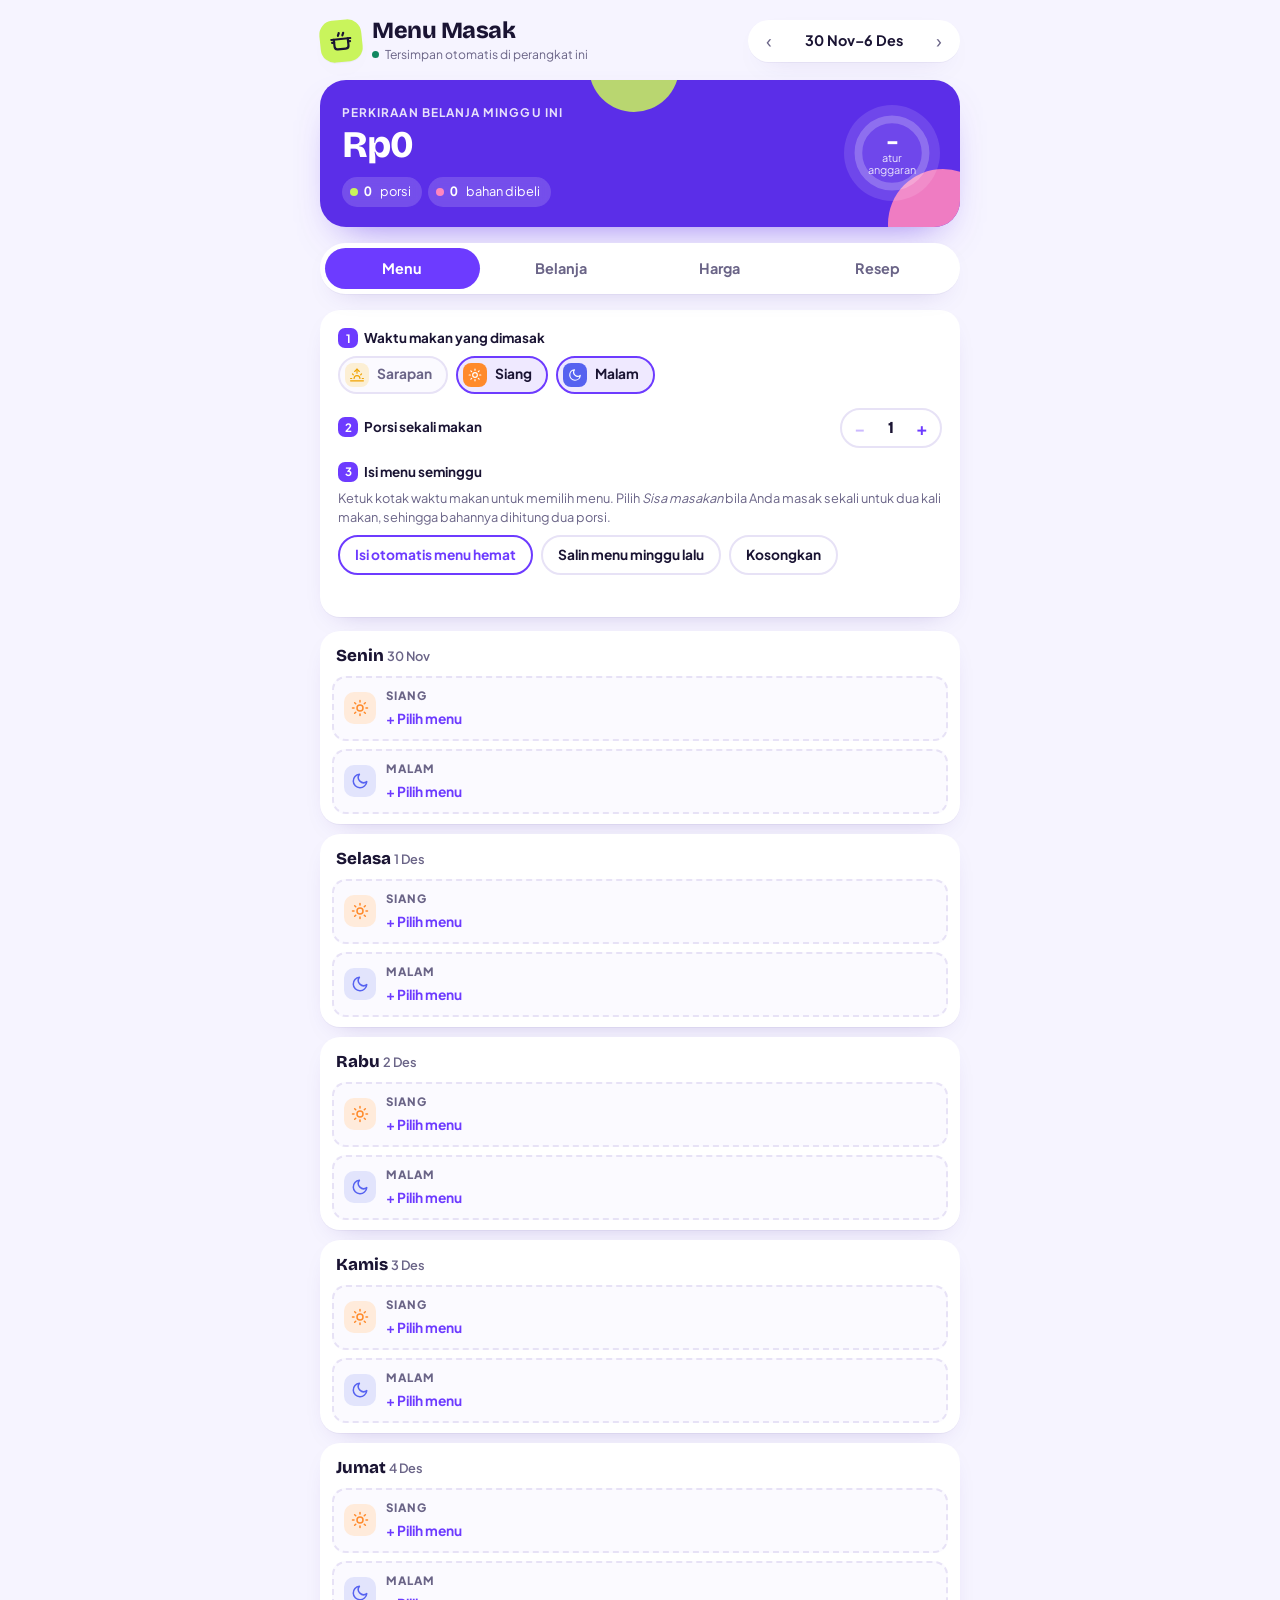
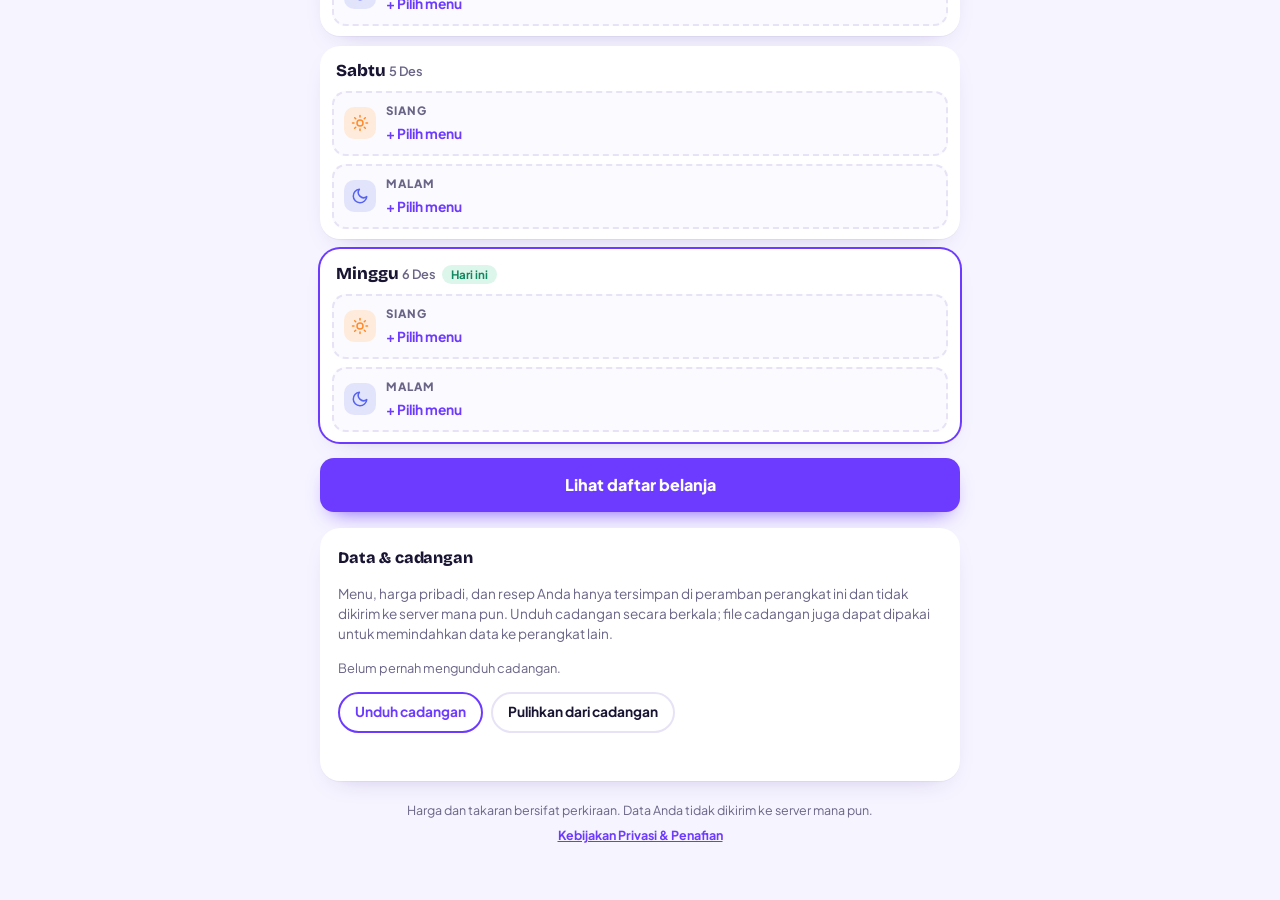
==== index.html @ b2453f91 "Aplikasi Menu Masak Mingguan Perencana menu seminggu, daftar belanja otomatis, harga pribadi, salin " ====
<!doctype html>
<html lang="id">
<head>
<meta charset="utf-8">
<meta name="viewport" content="width=device-width, initial-scale=1, viewport-fit=cover">
<meta name="description" content="Rencanakan menu masak seminggu, susun daftar belanja otomatis, dan bandingkan dengan anggaran dapur. Data tersimpan di perangkat Anda.">
<meta name="theme-color" content="#5B2EE8">
<title>Menu Masak Mingguan</title>
<link rel="manifest" href="manifest.webmanifest">
<link rel="icon" type="image/png" href="icons/icon-64.png">
<link rel="apple-touch-icon" href="icons/apple-touch-icon.png">
<meta name="mobile-web-app-capable" content="yes">
<meta name="apple-mobile-web-app-capable" content="yes">
<meta name="apple-mobile-web-app-title" content="Menu Masak">
<meta name="apple-mobile-web-app-status-bar-style" content="default">
<link rel="preload" href="fonts/plus-jakarta-sans-latin-wght-normal.woff2" as="font" type="font/woff2" crossorigin>
<link rel="preload" href="fonts/bricolage-grotesque-latin-wght-normal.woff2" as="font" type="font/woff2" crossorigin>
<link rel="stylesheet" href="styles.css">
</head>
<body>

<div class="app">
  <header class="top">
    <div class="brand">
      <span class="logo" aria-hidden="true"><svg viewBox="0 0 24 24"><path d="M2.5 10h19"/><path d="M5 10v7a3 3 0 0 0 3 3h8a3 3 0 0 0 3-3v-7"/><path d="M9.5 6.5c0-1 1-1.5 1-2.5M14 6.5c0-1 1-1.5 1-2.5"/><path d="M5 13H3M19 13h2"/></svg></span>
      <div>
        <h1>Menu Masak</h1>
        <p class="status" id="status" data-s="init">Menyiapkan penyimpanan…</p>
      </div>
    </div>
    <div class="month" aria-label="Pilih minggu">
      <button id="prevW" type="button" aria-label="Minggu sebelumnya">‹</button>
      <span id="wLabel" aria-live="polite"></span>
      <button id="nextW" type="button" aria-label="Minggu berikutnya">›</button>
    </div>
  </header>

  <section class="hero" aria-label="Ringkasan minggu">
    <div>
      <span class="lbl" id="heroLbl">Perkiraan belanja minggu ini</span>
      <strong id="sTotal">Rp0</strong>
      <div class="hero-chips">
        <span class="hchip in"><i></i><b id="sMeals">0</b>&nbsp;porsi</span>
        <span class="hchip out"><i></i><b id="sItems">0</b>&nbsp;bahan dibeli</span>
      </div>
    </div>
    <div class="ring" id="ring" role="img" aria-label="Anggaran belum diatur">
      <svg viewBox="0 0 120 120" aria-hidden="true"><circle class="rbg" cx="60" cy="60" r="48"/><circle class="rfg" id="ringFg" cx="60" cy="60" r="48"/></svg>
      <div class="ring-txt"><b id="ringPct">–</b><small id="ringSub">dari jatah</small></div>
    </div>
  </section>

  <div class="bk-banner" id="bkBanner" role="status" hidden>
    <div class="bk-banner-txt"><strong id="bkBannerTitle">Amankan data Anda</strong><small id="bkBannerText"></small></div>
    <div class="bk-banner-btns"><button type="button" class="primary" id="bkNow">Unduh cadangan</button><button type="button" class="ghost" id="bkLater">Nanti</button></div>
  </div>

  <nav class="tabs" role="tablist" aria-label="Menu" data-tab="menu">
    <button type="button" role="tab" id="tabMenu" aria-controls="panelMenu" aria-selected="true">Menu</button>
    <button type="button" role="tab" id="tabBelanja" aria-controls="panelBelanja" aria-selected="false">Belanja</button>
    <button type="button" role="tab" id="tabHarga" aria-controls="panelHarga" aria-selected="false">Harga</button>
    <button type="button" role="tab" id="tabResep" aria-controls="panelResep" aria-selected="false">Resep</button>
  </nav>

  <!-- ===================== MENU ===================== -->
  <section class="panel" id="panelMenu" role="tabpanel" aria-labelledby="tabMenu">
    <div class="card">
      <div class="field">
        <span class="flabel" id="waktuLbl"><span class="step">1</span>Waktu makan yang dimasak</span>
        <div class="wchips" id="waktuChips" role="group" aria-labelledby="waktuLbl">
          <button type="button" data-w="pagi" aria-pressed="false"><span class="ico xs" style="--tone:var(--c5)"></span>Sarapan</button>
          <button type="button" data-w="siang" aria-pressed="true"><span class="ico xs" style="--tone:var(--c9)"></span>Siang</button>
          <button type="button" data-w="malam" aria-pressed="true"><span class="ico xs" style="--tone:var(--c10)"></span>Malam</button>
        </div>
      </div>
      <div class="wk-row">
        <span id="porsiLbl" class="flabel"><span class="step">2</span>Porsi sekali makan</span>
        <div class="stepper" role="group" aria-labelledby="porsiLbl">
          <button type="button" id="porsiMinus" aria-label="Kurangi porsi">−</button><b id="porsiVal" aria-live="polite">1</b><button type="button" id="porsiPlus" aria-label="Tambah porsi">+</button>
        </div>
      </div>
      <div class="field">
        <span class="flabel"><span class="step">3</span>Isi menu seminggu</span>
        <small class="fhint">Ketuk kotak waktu makan untuk memilih menu. Pilih <em>Sisa masakan</em> bila Anda masak sekali untuk dua kali makan, sehingga bahannya dihitung dua porsi.</small>
        <div class="row-actions">
          <button type="button" class="ghost accent" id="autoFill">Isi otomatis menu hemat</button>
          <button type="button" class="ghost" id="copyPrev">Salin menu minggu lalu</button>
          <button type="button" class="ghost" id="clearWeek">Kosongkan</button>
        </div>
        <p class="form-msg" id="menuMsg" role="status"></p>
      </div>
    </div>
    <ul class="day-list" id="dayList"></ul>
    <button type="button" class="primary big" id="goShop">Lihat daftar belanja</button>
  </section>

  <!-- ===================== BELANJA ===================== -->
  <section class="panel" id="panelBelanja" role="tabpanel" aria-labelledby="tabBelanja" hidden>
    <section class="card budget" id="budgetCard" aria-labelledby="budgetTitle"></section>

    <div class="sec-head"><h2>Daftar belanja</h2><span class="pill" id="cartPill"></span></div>
    <p class="note" id="shopEmpty" hidden>Belum ada menu yang dipilih untuk minggu ini. Isi menu di tab Menu, dan daftar belanja akan tersusun di sini secara otomatis.</p>
    <div class="row-actions" id="shopActions">
      <button type="button" class="ghost accent" id="copyList">Salin daftar belanja</button>
      <button type="button" class="ghost" id="shareList" hidden>Bagikan</button>
    </div>
    <small class="fhint shop-tip">Ketuk nama bahan untuk menyalin kata kuncinya, lalu tempel di pencarian Astro atau GoMart. Centang bahan yang sudah masuk keranjang; ketuk harga untuk mencatat harga sebenarnya.</small>
    <div class="shop" id="shopList"></div>

    <details class="guide" id="stokBox">
      <summary>Sudah ada di dapur <span class="pill" id="stokPill"></span></summary>
      <div class="guide-body">
        <p class="fhint">Bahan berikut tidak dihitung dalam total belanja. Ketuk <em>Perlu beli</em> bila stoknya habis.</p>
        <ul class="items stok-list" id="stokList"></ul>
      </div>
    </details>

    <details class="guide" id="extraBox">
      <summary>Barang lain yang ikut dibeli</summary>
      <div class="guide-body">
        <p class="fhint">Contoh: galon, sabun cuci piring, atau camilan. Barang ini ikut masuk daftar salin dan total belanja minggu ini.</p>
        <ul class="items" id="extraList"></ul>
        <div class="extra-add">
          <input class="plain" id="extraName" autocomplete="off" placeholder="Nama barang" aria-label="Nama barang">
          <div class="money"><span>Rp</span><input id="extraPrice" inputmode="numeric" autocomplete="off" placeholder="0" aria-label="Perkiraan harga"></div>
          <button type="button" class="ghost accent" id="extraAdd">Tambah</button>
        </div>
      </div>
    </details>

    <div class="total">
      <div><span>Perkiraan bayar</span><strong id="tPay">Rp0</strong></div>
      <div><span>Nilai bahan yang dimasak</span><strong id="tUsed">Rp0</strong></div>
    </div>
    <p class="fhint" id="totalNote"></p>
    <textarea id="copyFallback" readonly hidden aria-label="Daftar belanja"></textarea>
  </section>

  <!-- ===================== HARGA ===================== -->
  <section class="panel" id="panelHarga" role="tabpanel" aria-labelledby="tabHarga" hidden>
    <details class="guide">
      <summary>Tentang harga awal</summary>
      <div class="guide-body">
        <p>Harga awal hanyalah titik mulai, dibulatkan dari harga pasar tradisional akhir Oktober 2026 (data SP2KP Kementerian Perdagangan untuk DKI Jakarta dan PIHPS Bank Indonesia), lalu disesuaikan dengan ukuran kemasan yang lazim dibeli. Harga di Astro, GoMart, atau supermarket umumnya lebih tinggi.</p>
        <p>Setelah belanja, perbarui harga sesuai struk atau aplikasi tempat Anda membeli. Harga pribadi inilah yang dipakai untuk semua perkiraan berikutnya, dan perubahan naik atau turunnya ditampilkan.</p>
      </div>
    </details>
    <div class="field">
      <label for="priceSearch" class="sr">Cari bahan</label>
      <input class="plain" id="priceSearch" type="search" autocomplete="off" placeholder="Cari bahan, misalnya: telur">
    </div>
    <div class="price-groups" id="priceList"></div>

    <section class="card" aria-labelledby="newBahanTitle">
      <h2 id="newBahanTitle">Tambah bahan sendiri</h2>
      <div class="two">
        <div class="field"><label for="nbName">Nama bahan</label><input class="plain" id="nbName" autocomplete="off" placeholder="contoh: Ikan tongkol"></div>
        <div class="field"><label for="nbKat">Kelompok</label><select id="nbKat"></select></div>
      </div>
      <div class="two">
        <div class="field">
          <label for="nbIsi">Isi per kemasan</label>
          <div class="qty"><input id="nbIsi" inputmode="decimal" autocomplete="off" placeholder="500"><select id="nbSat" aria-label="Satuan"></select></div>
        </div>
        <div class="field"><label for="nbHarga">Harga per kemasan</label><div class="money"><span>Rp</span><input id="nbHarga" inputmode="numeric" autocomplete="off" placeholder="0"></div></div>
      </div>
      <button type="button" class="primary" id="nbAdd">Simpan bahan</button>
      <p class="form-msg" id="nbMsg" role="status"></p>
    </section>
    <div class="row-actions"><button type="button" class="ghost" id="resetPrices">Kembalikan semua ke harga awal</button></div>
    <p class="form-msg" id="priceMsg" role="status"></p>
  </section>

  <!-- ===================== RESEP ===================== -->
  <section class="panel" id="panelResep" role="tabpanel" aria-labelledby="tabResep" hidden>
    <div class="lbl-row">
      <div class="mini-seg" id="resepFilter" role="group" aria-label="Saring resep">
        <button type="button" data-f="" aria-pressed="true">Semua</button><button type="button" data-f="lauk" aria-pressed="false">Lauk</button><button type="button" data-f="sayur" aria-pressed="false">Sayur</button><button type="button" data-f="sekali" aria-pressed="false">Sekali makan</button>
      </div>
      <button type="button" class="ghost accent" id="newResep">+ Resep sendiri</button>
    </div>
    <small class="fhint">Biaya per porsi dihitung dari harga pribadi Anda di tab Harga, belum termasuk nasi.</small>
    <ul class="recipe-list" id="recipeList"></ul>
  </section>

  <section class="card backup" aria-labelledby="bkTitle">
    <h2 id="bkTitle">Data &amp; cadangan</h2>
    <p class="bk-text">Menu, harga pribadi, dan resep Anda hanya tersimpan di peramban perangkat ini dan tidak dikirim ke server mana pun. Unduh cadangan secara berkala; file cadangan juga dapat dipakai untuk memindahkan data ke perangkat lain.</p>
    <p class="bk-meta" id="bkLast"></p>
    <div class="install" id="installBox" hidden>
      <strong>Pasang sebagai aplikasi</strong>
      <small id="installText">Aplikasi yang dipasang di layar utama lebih terlindungi dari penghapusan data otomatis oleh peramban, dan tetap bisa dibuka tanpa internet, termasuk saat belanja di pasar.</small>
      <button type="button" class="ghost accent" id="installBtn" hidden>Pasang aplikasi</button>
    </div>
    <div class="row-actions">
      <button type="button" class="ghost accent" id="bkExport">Unduh cadangan</button>
      <label class="ghost bk-import" for="bkFile">Pulihkan dari cadangan</label>
      <input type="file" id="bkFile" accept="application/json,.json" hidden>
    </div>
    <div class="tpl-confirm" id="bkConfirm" hidden>
      <span id="bkConfirmText"></span>
      <div class="tpl-confirm-btns"><button type="button" class="ghost confirm" id="bkYes">Ya, pulihkan</button><button type="button" class="ghost" id="bkNo">Batal</button></div>
    </div>
    <p class="form-msg" id="bkMsg" role="status"></p>
  </section>

  <footer class="foot">
    <span>Harga dan takaran bersifat perkiraan. Data Anda tidak dikirim ke server mana pun.</span>
    <a href="privasi.html">Kebijakan Privasi &amp; Penafian</a>
  </footer>
</div>

<!-- Pemilih menu -->
<dialog class="sheet" id="pick" aria-labelledby="pickTitle">
  <div class="sheet-head">
    <div><h2 id="pickTitle">Pilih menu</h2><small id="pickSub" class="fhint"></small></div>
    <button type="button" class="primary" id="pickDone">Selesai</button>
  </div>
  <div class="sheet-opts" id="pickOpts">
    <button type="button" class="opt-chip" data-o="sisa" aria-pressed="false"><span class="ico xs" style="--tone:var(--c6)"></span><span id="sisaLbl">Sisa masakan sebelumnya</span></button>
    <button type="button" class="opt-chip" data-o="luar" aria-pressed="false"><span class="ico xs" style="--tone:var(--c10)"></span>Makan di luar</button>
  </div>
  <input class="plain" id="pickSearch" type="search" autocomplete="off" placeholder="Cari menu" aria-label="Cari menu">
  <div class="mini-seg" id="pickFilter" role="group" aria-label="Saring menu">
    <button type="button" data-f="" aria-pressed="true">Semua</button><button type="button" data-f="lauk" aria-pressed="false">Lauk</button><button type="button" data-f="sayur" aria-pressed="false">Sayur</button><button type="button" data-f="sekali" aria-pressed="false">Sekali makan</button>
  </div>
  <ul class="pick-list" id="pickList"></ul>
</dialog>

<!-- Penyunting resep -->
<dialog class="sheet" id="editor" aria-labelledby="edTitle">
  <div class="sheet-head">
    <div><h2 id="edTitle">Resep sendiri</h2><small class="fhint">Takaran untuk satu porsi</small></div>
    <button type="button" class="ghost" id="edClose">Tutup</button>
  </div>
  <div class="field"><label for="edName">Nama menu</label><input class="plain" id="edName" autocomplete="off" placeholder="contoh: Tumis jamur"></div>
  <div class="two">
    <div class="field">
      <span class="flabel" id="edJenisLbl">Jenis</span>
      <div class="mini-seg" id="edJenis" role="group" aria-labelledby="edJenisLbl">
        <button type="button" data-v="lauk" aria-pressed="true">Lauk</button><button type="button" data-v="sayur" aria-pressed="false">Sayur</button><button type="button" data-v="sekali" aria-pressed="false">Sekali makan</button>
      </div>
    </div>
    <div class="field"><label for="edMenit">Waktu masak (menit)</label><input class="plain" id="edMenit" inputmode="numeric" autocomplete="off" placeholder="20"></div>
  </div>
  <div class="field">
    <span class="flabel">Bahan per porsi</span>
    <ul class="items" id="edBahan"></ul>
    <button type="button" class="link" id="edAddBahan">+ Tambah bahan</button>
  </div>
  <div class="field"><label for="edNote">Catatan <span class="opt">(opsional)</span></label><input class="plain" id="edNote" autocomplete="off"></div>
  <p class="fhint" id="edCost"></p>
  <button type="button" class="primary" id="edSave">Simpan resep</button>
  <p class="form-msg" id="edMsg" role="status"></p>
</dialog>

<div class="toast" id="toast" role="status" aria-live="polite"></div>

<script src="data.js"></script>
<script src="app.js"></script>
</body>
</html>
---- styles.css ----
/* Font disimpan di situs ini sendiri (SIL Open Font License), tidak dimuat dari pihak ketiga */
@font-face{font-family:"Plus Jakarta Sans";src:url(fonts/plus-jakarta-sans-latin-wght-normal.woff2) format("woff2");font-weight:200 800;font-style:normal;font-display:swap}
@font-face{font-family:"Bricolage Grotesque";src:url(fonts/bricolage-grotesque-latin-wght-normal.woff2) format("woff2");font-weight:200 800;font-style:normal;font-display:swap}
/* Layout: satu kolom ala aplikasi ponsel — kartu ringkasan berwarna di atas, tab pil, kartu-kartu membulat dengan ikon stiker per kategori */
html{color-scheme:light}
:root{
  --bg:#F6F4FF; --surface:#FFFFFF; --surface-2:#FBFAFF; --ink:#1A1433; --muted:#6A6487; --line:#E7E2F6;
  --accent:#6D3BFF; --accent-ink:#FFFFFF; --accent-soft:#EFE9FF;
  --hero:#5B2EE8; --hero-ink:#FFFFFF; --lime:#C9F45C; --pink:#FF86BE; --sun:#FFD15C;
  --good:#108760; --good-soft:#DDF6EB; --warn:#AD6700; --warn-soft:#FFF0D2; --danger:#D42F4A; --danger-soft:#FFE2E7;
  --c1:#7C4DFF; --c2:#2F86F6; --c3:#FF6A45; --c4:#10B07F; --c5:#EFA200; --c6:#00A3C4; --c7:#F24C98; --c8:#5FA800; --c9:#FF8A2B; --c10:#5662F0;
  --shadow:0 1px 0 rgba(40,20,110,.04), 0 10px 28px -18px rgba(60,30,150,.35);
  --btn:#6D3BFF; --btn-ink:#FFFFFF; --tint:17%; --tint-sel:12%; --on-tone:#FFFFFF;
  --glow-a:transparent; --glow-b:transparent; --glow-c:transparent;
  --f-display:"Bricolage Grotesque", ui-sans-serif, system-ui, sans-serif;
  --f-body:"Plus Jakarta Sans", ui-sans-serif, system-ui, -apple-system, "Segoe UI", Roboto, sans-serif;
  --r:20px; --r-sm:14px;
}
@media (prefers-color-scheme: dark){
  :root:not([data-theme="light"]){
    --bg:#150F2E; --surface:#221A47; --surface-2:#2B2158; --ink:#F6F2FF; --muted:#B9AEE0; --line:#3B2F6E;
    --accent:#B9A0FF; --accent-ink:#1A1040; --accent-soft:#3A2A7D;
    --btn:#7C4DFF; --btn-ink:#FFFFFF; --tint:30%; --tint-sel:24%; --on-tone:#1A1040;
    --glow-a:rgba(124,77,255,.38); --glow-b:rgba(255,107,181,.22); --glow-c:rgba(46,230,168,.14);
    --hero:#6A3CFF; --hero-ink:#FFFFFF; --lime:#C9F45C; --pink:#FF6BB5; --sun:#FFD23F;
    --good:#3EE6A6; --good-soft:#123F33; --warn:#FFC740; --warn-soft:#453314; --danger:#FF7A93; --danger-soft:#4A1A31;
    --c1:#B794FF; --c2:#5AA9FF; --c3:#FF8A6B; --c4:#2EE6A8; --c5:#FFD23F; --c6:#2FD4F0; --c7:#FF6BB5; --c8:#A3E635; --c9:#FFA559; --c10:#8C9BFF;
    --shadow:0 0 0 1px rgba(255,255,255,.07), 0 16px 34px -20px rgba(0,0,0,.85);
    color-scheme:dark;
  }
}
:root[data-theme="dark"]{
  --bg:#150F2E; --surface:#221A47; --surface-2:#2B2158; --ink:#F6F2FF; --muted:#B9AEE0; --line:#3B2F6E;
  --accent:#B9A0FF; --accent-ink:#1A1040; --accent-soft:#3A2A7D;
  --btn:#7C4DFF; --btn-ink:#FFFFFF; --tint:30%; --tint-sel:24%; --on-tone:#1A1040;
  --glow-a:rgba(124,77,255,.38); --glow-b:rgba(255,107,181,.22); --glow-c:rgba(46,230,168,.14);
  --hero:#6A3CFF; --hero-ink:#FFFFFF; --lime:#C9F45C; --pink:#FF6BB5; --sun:#FFD23F;
  --good:#3EE6A6; --good-soft:#123F33; --warn:#FFC740; --warn-soft:#453314; --danger:#FF7A93; --danger-soft:#4A1A31;
  --c1:#B794FF; --c2:#5AA9FF; --c3:#FF8A6B; --c4:#2EE6A8; --c5:#FFD23F; --c6:#2FD4F0; --c7:#FF6BB5; --c8:#A3E635; --c9:#FFA559; --c10:#8C9BFF;
  --shadow:0 0 0 1px rgba(255,255,255,.07), 0 16px 34px -20px rgba(0,0,0,.85);
  color-scheme:dark;
}
*{box-sizing:border-box}
:root{padding-top:env(safe-area-inset-top,0px);padding-bottom:env(safe-area-inset-bottom,0px)}
[hidden]{display:none!important}
body{margin:0;background:var(--bg);background-image:radial-gradient(520px 380px at 105% -4%, var(--glow-a), transparent 70%),radial-gradient(460px 360px at -10% 38%, var(--glow-b), transparent 70%),radial-gradient(520px 420px at 110% 86%, var(--glow-c), transparent 70%);background-repeat:no-repeat;color:var(--ink);font-family:var(--f-body);font-size:15px;line-height:1.5;
  padding-left:max(16px, env(safe-area-inset-left, 0px));padding-right:max(16px, env(safe-area-inset-right, 0px));padding-block:18px 56px;
  -webkit-font-smoothing:antialiased}
.app{max-width:640px;margin:0 auto;display:flex;flex-direction:column;gap:16px}
button,input,select,textarea{font:inherit;color:inherit}
button{cursor:pointer;-webkit-tap-highlight-color:transparent}
:focus-visible{outline:2.5px solid var(--accent);outline-offset:2px}
h1,h2{font-family:var(--f-display);margin:0;text-wrap:balance}
h1{font-size:1.45rem;font-weight:800;letter-spacing:-.02em;line-height:1.05}
h2{font-size:1.12rem;font-weight:800;letter-spacing:-.01em}

/* Ikon stiker */
.ico{--tone:var(--accent);display:inline-grid;place-items:center;flex:none;width:40px;height:40px;border-radius:13px;
  background:var(--surface-2);background:color-mix(in srgb, var(--tone) var(--tint), var(--surface));color:var(--tone)}
.ico svg{width:22px;height:22px;fill:none;stroke:currentColor;stroke-width:2;stroke-linecap:round;stroke-linejoin:round}
.ico.sm{width:32px;height:32px;border-radius:10px}
.ico.sm svg{width:18px;height:18px}
.ico.xs{width:24px;height:24px;border-radius:8px}
.ico.xs svg{width:14px;height:14px}

/* Header */
.top{display:flex;flex-wrap:wrap;align-items:center;justify-content:space-between;gap:12px}
.brand{display:flex;align-items:center;gap:10px;min-width:0}
.logo{display:grid;place-items:center;width:42px;height:42px;border-radius:14px;background:var(--lime);color:#1A1433;transform:rotate(-6deg);box-shadow:var(--shadow)}
.logo svg{width:24px;height:24px;fill:none;stroke:currentColor;stroke-width:2.2;stroke-linecap:round;stroke-linejoin:round}
.status{margin:3px 0 0;font-size:.76rem;color:var(--muted);display:flex;align-items:center;gap:6px}
.status::before{content:"";width:7px;height:7px;border-radius:50%;background:var(--good)}
.status[data-s="saving"]::before{background:var(--warn)}
.status[data-s="err"]::before{background:var(--danger)}
.status[data-s="init"]::before{background:var(--muted)}
.month{display:flex;align-items:center;gap:2px;background:var(--surface);border-radius:999px;padding:4px;box-shadow:var(--shadow)}
.month button{width:34px;height:34px;border:0;border-radius:50%;background:transparent;font-size:1.2rem;line-height:1;color:var(--muted)}
.month button:hover{background:var(--accent-soft);color:var(--accent)}
.month span{min-width:124px;text-align:center;font-weight:700;font-size:.9rem}

/* Kartu ringkasan */
.hero{position:relative;overflow:hidden;border-radius:26px;padding:20px 20px 20px 22px;color:var(--hero-ink);background:var(--hero);
  display:grid;grid-template-columns:minmax(0,1fr) auto;gap:14px;align-items:center;box-shadow:0 18px 40px -22px rgba(91,46,232,.7)}
.hero::before,.hero::after{content:"";position:absolute;border-radius:50%;pointer-events:none}
.hero::before{width:110px;height:110px;right:-38px;bottom:-52px;background:var(--pink);opacity:.9}
.hero::after{width:90px;height:90px;left:42%;top:-58px;background:var(--lime);opacity:.85}
.hero > *{position:relative;z-index:1;min-width:0}
.hero .lbl{font-size:.74rem;text-transform:uppercase;letter-spacing:.09em;font-weight:700;opacity:.85}
#sTotal{display:block;font-family:var(--f-display);font-weight:800;font-size:clamp(1.75rem, 7vw, 2.35rem);letter-spacing:-.02em;line-height:1.1;margin:2px 0 12px;font-variant-numeric:tabular-nums;overflow-wrap:anywhere}
.hero-chips{display:flex;flex-wrap:wrap;gap:6px}
.hchip{display:inline-flex;align-items:center;gap:6px;background:rgba(255,255,255,.16);border-radius:999px;padding:5px 11px 5px 8px;font-size:.8rem;backdrop-filter:blur(4px)}
.hchip i{width:8px;height:8px;border-radius:50%;background:var(--lime)}
.hchip.out i{background:var(--pink)}
.hchip b{font-variant-numeric:tabular-nums;font-weight:700}
.ring{position:relative;width:96px;height:96px;background:rgba(255,255,255,.12);border-radius:50%;padding:6px}
.ring svg{width:100%;height:100%;transform:rotate(-90deg)}
.ring circle{fill:none;stroke-width:11}
.ring .rbg{stroke:rgba(255,255,255,.22)}
.ring .rfg{stroke:var(--lime);stroke-linecap:round;transition:stroke-dashoffset .5s ease}
.ring.over .rfg{stroke:#FFE066}
.ring-txt{position:absolute;inset:0;display:grid;place-content:center;text-align:center;line-height:1.05}
.ring-txt b{font-family:var(--f-display);font-size:1.25rem;font-weight:800}
.ring-txt small{font-size:.68rem;opacity:.85}

/* Tab */
.tabs{position:relative;display:grid;grid-template-columns:repeat(4,1fr);gap:4px;background:var(--surface);padding:5px;border-radius:999px;box-shadow:var(--shadow)}
.tabs::before{content:"";position:absolute;top:5px;bottom:5px;left:5px;width:calc(50% - 7px);border-radius:999px;background:var(--btn);
  transition:transform .42s cubic-bezier(.3,1.3,.5,1)}
.tabs::before{width:calc((100% - 22px) / 4)}
.tabs[data-tab="belanja"]::before{transform:translateX(calc(100% + 4px))}
.tabs[data-tab="harga"]::before{transform:translateX(calc(200% + 8px))}
.tabs[data-tab="resep"]::before{transform:translateX(calc(300% + 12px))}
.tabs button{position:relative;z-index:1;border:0;border-radius:999px;padding:10px 4px;background:transparent;font-weight:700;color:var(--muted);font-size:.9rem;transition:color .25s}
.tabs button[aria-selected="true"]{color:var(--btn-ink)}

/* Skema gaji */
.lbl-row{display:flex;flex-wrap:wrap;align-items:center;justify-content:space-between;gap:8px}
.wk-row{display:flex;flex-wrap:wrap;align-items:center;justify-content:space-between;gap:8px;font-size:.86rem;font-weight:600}
.wk-row label{font-size:.86rem}
.wk-row select{width:auto;min-height:38px;padding:6px 10px;font-weight:700}
.stepper{display:inline-flex;align-items:center;gap:4px;background:var(--surface);border:2px solid var(--line);border-radius:999px;padding:2px}
.stepper button{width:32px;height:32px;border:0;border-radius:50%;background:transparent;font-size:1.1rem;font-weight:700;color:var(--accent)}
.stepper button:hover{background:var(--accent-soft)}
.stepper button:disabled{opacity:.35;cursor:default;background:transparent}
.stepper b{min-width:22px;text-align:center;font-family:var(--f-display);font-size:1.05rem}
.switch{position:relative;flex:none;width:52px;height:30px;border:0;border-radius:999px;background:var(--line);transition:background .25s}
.switch span{position:absolute;top:3px;left:3px;width:24px;height:24px;border-radius:50%;background:#fff;box-shadow:0 2px 6px rgba(0,0,0,.25);transition:transform .35s cubic-bezier(.3,1.3,.5,1)}
.switch[aria-checked="true"]{background:var(--btn)}
.switch[aria-checked="true"] span{transform:translateX(22px)}
.autonote{margin:0;font-size:.84rem;border-radius:var(--r-sm);padding:11px 14px;background:var(--warn-soft);color:var(--ink);animation:rise .4s cubic-bezier(.2,.8,.2,1) both}
.autonote strong{color:var(--warn)}
.autonote.bad{background:var(--danger-soft)}
.autonote.bad strong{color:var(--danger)}
.panel{display:flex;flex-direction:column;gap:14px}

/* Kartu & isian */
.card{background:var(--surface);border-radius:var(--r);padding:18px;display:flex;flex-direction:column;gap:14px;box-shadow:var(--shadow)}
.field{display:flex;flex-direction:column;gap:7px;min-width:0}
label,.flabel{font-size:.84rem;font-weight:700}
.opt{font-weight:500;color:var(--muted)}
.money{display:flex;align-items:center;border:2px solid var(--line);border-radius:var(--r-sm);background:var(--surface-2);overflow:hidden;transition:border-color .15s}
.money:focus-within{border-color:var(--accent)}
.money span{padding:0 4px 0 14px;color:var(--muted);font-weight:700}
.money input{border:0;background:transparent;padding:11px 14px 11px 4px;width:100%;min-width:0;font-variant-numeric:tabular-nums;font-size:1rem;font-weight:600}
.money input:focus{outline:none}
.money.big input{font-family:var(--f-display);font-size:1.55rem;font-weight:800;padding-block:8px}
input.plain, select{border:2px solid var(--line);border-radius:var(--r-sm);background:var(--surface-2);padding:10px 13px;width:100%;min-width:0;min-height:46px}
input.plain:focus, select:focus{outline:none;border-color:var(--accent)}
input[type="date"].plain{-webkit-appearance:none;appearance:none;display:block;line-height:1.3;text-align:left}
input[type="date"]::-webkit-date-and-time-value{text-align:left}
input[type="date"]::-webkit-calendar-picker-indicator{opacity:.55;cursor:pointer}
.two{display:grid;grid-template-columns:1fr 1fr;gap:12px}
.link{border:0;background:none;padding:0;color:var(--accent);font-weight:700;font-size:.86rem;text-align:left;text-decoration:underline;text-underline-offset:3px}
.flabel .step,label .step{display:inline-grid;place-items:center;width:20px;height:20px;border-radius:7px;background:var(--btn);color:var(--btn-ink);font-size:.72rem;margin-right:6px;vertical-align:1px}
.fhint{font-size:.8rem;color:var(--muted)}

/* Template */

.tpl-confirm{display:flex;flex-direction:column;gap:8px;background:var(--warn-soft);border-radius:var(--r-sm);padding:11px 13px;font-size:.85rem}
.tpl-confirm-btns{display:flex;gap:8px;flex-wrap:wrap}

/* Tombol */
.primary{border:0;border-radius:var(--r-sm);background:var(--btn);color:var(--btn-ink);padding:13px 18px;font-weight:800;font-size:.95rem;box-shadow:0 10px 22px -12px var(--btn);transition:transform .12s, filter .15s}
.primary:hover{filter:brightness(1.07)}
.primary:active{transform:translateY(1px) scale(.99)}
.primary.confirm{background:var(--warn);color:var(--surface)}
.ghost{border:2px solid var(--line);background:var(--surface);border-radius:999px;padding:8px 15px;font-weight:700;font-size:.86rem}
.ghost:hover{border-color:var(--accent);color:var(--accent)}
.ghost.accent{border-color:var(--accent);color:var(--accent)}
.ghost.confirm{background:var(--warn-soft);border-color:var(--warn);color:var(--warn)}
.row-actions{display:flex;flex-wrap:wrap;gap:8px}

/* Pembagian */

.pill{font-size:.78rem;font-weight:700;border-radius:999px;padding:4px 11px;background:var(--line);color:var(--muted)}
.pill.ok{background:var(--good-soft);color:var(--good)}
.pill.warn{background:var(--warn-soft);color:var(--warn)}
.pill.bad{background:var(--danger-soft);color:var(--danger)}
.note{margin:0;font-size:.84rem;color:var(--muted);background:var(--surface);border:2px dashed var(--line);border-radius:var(--r-sm);padding:10px 13px}
.guide{background:var(--surface);border-radius:var(--r);box-shadow:var(--shadow)}
.guide summary{cursor:pointer;padding:14px 18px;font-weight:700;font-size:.92rem;list-style:none;display:flex;justify-content:space-between;align-items:center;gap:8px}
.guide summary::-webkit-details-marker{display:none}
.guide summary::after{content:"Lihat";color:var(--accent);font-size:.82rem;background:var(--accent-soft);padding:3px 10px;border-radius:999px}
.guide[open] summary::after{content:"Tutup"}
.guide-body{padding:0 18px 16px;display:flex;flex-direction:column;gap:10px;font-size:.88rem}
.guide-body p{margin:0;max-width:65ch}
.guide-body ul{margin:0;padding-left:18px;display:flex;flex-direction:column;gap:5px}
.groups{background:var(--surface);border-radius:var(--r);overflow:hidden;box-shadow:var(--shadow)}

.items{list-style:none;margin:0;padding:0}
.pos{display:grid;grid-template-columns:40px minmax(0,1fr) auto;grid-template-areas:"dot name del" "dot val amt" ". grp grp" ". ideal ideal" ". items items";column-gap:12px;row-gap:8px;align-items:center;
  padding:14px;background:var(--surface);border-radius:var(--r);box-shadow:var(--shadow)}
.pos > .ico{grid-area:dot;align-self:start}
.tag{border-radius:999px;padding:2px 9px;font-weight:700;font-size:.72rem;white-space:nowrap}
.tag.ok{background:var(--good-soft);color:var(--good)}
.tag.warn{background:var(--warn-soft);color:var(--warn)}
.tag.bad{background:var(--danger-soft);color:var(--danger)}
.items{grid-area:items;display:flex;flex-direction:column;gap:8px;min-width:0;margin-top:2px}
.items:empty{display:none}
.item{display:grid;grid-template-columns:minmax(0,1fr) auto;gap:6px;align-items:center;padding:8px 10px;background:var(--surface-2);border-radius:12px}
@media (min-width:520px){.item{grid-template-columns:minmax(0,1fr) minmax(0,140px) auto}}
.idel{border:0;background:transparent;color:var(--muted);width:28px;height:28px;border-radius:8px;font-size:1rem;line-height:1}
.idel:hover{color:var(--danger);background:var(--danger-soft)}
.pagu{display:flex;flex-direction:column;gap:6px;border:2px dashed var(--line);border-radius:12px;padding:10px 12px}
.pagu .link{font-size:.8rem}
.empty{padding:20px 18px;color:var(--muted);font-size:.9rem;margin:0;background:var(--surface);border-radius:var(--r);box-shadow:var(--shadow)}
.total{display:grid;grid-template-columns:1fr 1fr;gap:10px}
.total > div{display:flex;flex-direction:column;gap:2px;padding:14px 16px;border-radius:var(--r);background:var(--surface);box-shadow:var(--shadow);min-width:0}
.total span{font-size:.8rem;color:var(--muted);font-weight:600}
.total strong{font-family:var(--f-display);font-size:1.2rem;font-weight:800;font-variant-numeric:tabular-nums;overflow-wrap:anywhere}
.total strong.bad{color:var(--danger)}
.form-msg{margin:0;font-size:.85rem;color:var(--good);font-weight:600;min-height:1.2em}
.form-msg.bad{color:var(--danger)}

/* Catat pengeluaran: kategori visual */

.primary.big{padding-block:15px;font-size:1rem}

/* Sisa per amplop */
.sec-head{display:flex;justify-content:space-between;align-items:baseline;gap:8px;margin-top:8px;flex-wrap:wrap}
.sec-head small{color:var(--muted);font-size:.8rem}
.bar{height:10px;border-radius:999px;background:var(--line);overflow:hidden}
.bar i{display:block;height:100%;background:var(--tone);border-radius:999px}

/* Riwayat */

.mini-seg{display:flex;background:var(--surface);border:2px solid var(--line);border-radius:999px;padding:2px;gap:2px}
.mini-seg button{border:0;background:transparent;border-radius:999px;padding:5px 11px;font-size:.76rem;font-weight:700;color:var(--muted);transition:background .2s,color .2s}
.mini-seg button[aria-pressed="true"]{background:var(--btn);color:var(--btn-ink)}

/* Mode sederhana: pengaturan lanjutan disembunyikan */


/* Rencana bulan yang dibekukan */


/* Kaki halaman */
.foot{display:flex;flex-direction:column;align-items:center;gap:6px;text-align:center;font-size:.78rem;color:var(--muted);padding:4px 8px 0;max-width:60ch;margin:0 auto}
.foot a{color:var(--accent);font-weight:700}

/* Halaman dokumen (privasi) */
.doc{max-width:680px;margin:0 auto;display:flex;flex-direction:column;gap:14px}
.doc .card{gap:10px}
.doc h1{font-size:1.6rem}
.doc h2{font-size:1.05rem;margin-top:4px}
.doc p,.doc li{font-size:.92rem;line-height:1.65;max-width:65ch;margin:0}
.doc ol,.doc ul{margin:0;padding-left:20px;display:flex;flex-direction:column;gap:6px}
.doc .meta{color:var(--muted);font-size:.84rem}
.doc a{color:var(--accent);font-weight:700}
.back{display:inline-flex;align-items:center;gap:6px;font-weight:700;color:var(--accent);text-decoration:none;font-size:.9rem}

/* Laporan */


/* Cadangan */
.bk-banner{display:flex;flex-wrap:wrap;align-items:center;justify-content:space-between;gap:10px 14px;padding:14px 16px;border-radius:var(--r);background:var(--warn-soft);box-shadow:var(--shadow);animation:rise .5s cubic-bezier(.2,.8,.2,1) both}
.bk-banner-txt{flex:1 1 220px;min-width:0}
.bk-banner-txt strong{display:block;font-size:.92rem}
.bk-banner-txt small{display:block;font-size:.8rem;color:var(--muted);line-height:1.4;margin-top:2px}
.bk-banner-btns{display:flex;gap:8px;flex-wrap:wrap}
.bk-banner .primary{padding:9px 14px;font-size:.84rem}
.bk-meta{margin:0;font-size:.8rem;color:var(--muted);font-variant-numeric:tabular-nums}
.install{display:flex;flex-direction:column;align-items:flex-start;gap:6px;padding:12px 14px;border-radius:var(--r-sm);background:var(--surface-2)}
.install strong{font-size:.9rem}
.install small{font-size:.8rem;color:var(--muted);line-height:1.45}
.backup h2{font-size:1rem}
.bk-text{margin:0;font-size:.85rem;color:var(--muted);max-width:65ch}
.bk-import{cursor:pointer;display:inline-flex;align-items:center}
#copyFallback{width:100%;min-height:150px;border:2px solid var(--line);border-radius:var(--r-sm);background:var(--surface);padding:10px;font:inherit;font-size:.85rem}

@media (max-width:460px){
  .two{grid-template-columns:1fr}
  .hero{grid-template-columns:minmax(0,1fr) 84px;padding:18px}
  .ring{width:84px;height:84px}
  .month span{min-width:108px}
}
/* Transisi: konten mengalir dari bawah ke atas */
@keyframes rise{from{opacity:0;transform:translateY(16px)}to{opacity:1;transform:none}}
@keyframes pop{0%{transform:scale(.8)}60%{transform:scale(1.12)}100%{transform:scale(1)}}
@keyframes grow{from{transform:scaleX(0)}to{transform:scaleX(1)}}
.top,.hero,.tabs{animation:rise .6s cubic-bezier(.2,.8,.2,1) both}
.hero{animation-delay:.06s}.tabs{animation-delay:.12s}
.flow > *{animation:rise .5s cubic-bezier(.2,.8,.2,1) both;animation-delay:calc(var(--i, 0) * 45ms)}
.flow .bar i{transform-origin:left center;animation:grow .8s cubic-bezier(.2,.8,.2,1) both;animation-delay:.2s}
.tpl-confirm,.note,.guide-body,#copyFallback{animation:rise .4s cubic-bezier(.2,.8,.2,1) both}
.ghost{transition:transform .15s, background .2s, border-color .2s, color .2s}
@media (prefers-reduced-motion: reduce){*{transition:none!important;animation:none!important}}

.sr{position:absolute;width:1px;height:1px;overflow:hidden;clip:rect(0 0 0 0);white-space:nowrap}

/* ===================== Menu Masak Mingguan ===================== */
.month span{min-width:132px}
.ring-txt small{max-width:64px}

/* Pilihan waktu makan */
.wchips,.sheet-opts{display:flex;flex-wrap:wrap;gap:8px}
.wchips button,.opt-chip{display:inline-flex;align-items:center;gap:8px;border:2px solid var(--line);background:var(--surface-2);border-radius:999px;padding:5px 14px 5px 5px;font-weight:700;font-size:.86rem;color:var(--muted);transition:transform .15s, background .2s, border-color .2s, color .2s}
.wchips button[aria-pressed="true"],.opt-chip[aria-pressed="true"]{border-color:var(--accent);background:var(--accent-soft);color:var(--ink)}
.wchips button[aria-pressed="true"] .ico,.opt-chip[aria-pressed="true"] .ico{background:var(--tone);color:var(--on-tone);animation:pop .4s cubic-bezier(.3,1.4,.5,1)}
.wchips button:active,.opt-chip:active{transform:scale(.95)}

/* Kartu hari */
.day-list,.recipe-list,.pick-list{list-style:none;margin:0;padding:0}
.day-list{display:flex;flex-direction:column;gap:10px}
.day{background:var(--surface);border-radius:var(--r);box-shadow:var(--shadow);padding:12px 12px 10px;display:flex;flex-direction:column;gap:8px}
.day.today{box-shadow:0 0 0 2px var(--accent), var(--shadow)}
.day-head{display:flex;align-items:baseline;justify-content:space-between;gap:8px;padding:0 4px}
.day-head b{font-family:var(--f-display);font-size:1.05rem;font-weight:800}
.day-head small{color:var(--muted);font-size:.8rem;font-weight:600}
.day-head .tag{margin-left:6px}
.day-cost{font-size:.78rem;color:var(--muted);font-variant-numeric:tabular-nums;white-space:nowrap}
.slot{display:grid;grid-template-columns:32px minmax(0,1fr);gap:4px 10px;align-items:center;width:100%;text-align:left;border:2px dashed var(--line);background:var(--surface-2);border-radius:var(--r-sm);padding:9px 10px;transition:border-color .15s, background .2s, transform .12s}
.slot:hover{border-color:var(--accent)}
.slot:active{transform:scale(.99)}
.slot.filled{border-style:solid;border-color:transparent}
.slot-lbl{font-size:.72rem;text-transform:uppercase;letter-spacing:.08em;font-weight:800;color:var(--muted)}
.slot-body{display:flex;flex-direction:column;gap:5px;min-width:0}
.slot-empty{font-size:.86rem;color:var(--accent);font-weight:700}
.dishes{display:flex;flex-wrap:wrap;gap:5px}
.dish{--tone:var(--accent);display:inline-flex;align-items:center;gap:6px;max-width:100%;border-radius:999px;padding:3px 10px 3px 4px;font-size:.8rem;font-weight:700;background:var(--surface);background:color-mix(in srgb, var(--tone) var(--tint-sel), var(--surface))}
.dish i{flex:none;width:8px;height:8px;border-radius:50%;background:var(--tone);margin-left:4px}
.dish span{min-width:0;overflow-wrap:anywhere}
.slot-warn{font-size:.74rem;color:var(--warn);font-weight:600}
#goShop{margin-top:2px}

/* Anggaran */
.budget{gap:12px}
.budget .sec-head{margin:0}
.src{display:flex;align-items:baseline;gap:8px;margin:0;font-size:.8rem;color:var(--muted);line-height:1.45}
.src a{color:var(--accent);font-weight:700}
.src b{color:var(--ink)}
.src .dot{width:8px;height:8px;border-radius:50%;background:var(--good);flex:none;transform:translateY(-1px)}
.src.off .dot{background:var(--muted)}
.src.old .dot{background:var(--warn)}
.cmp{display:flex;flex-direction:column;gap:7px;padding:12px 14px;border-radius:var(--r-sm);background:var(--surface-2)}
.cmp-top{display:flex;justify-content:space-between;align-items:baseline;gap:10px;font-size:.86rem;font-weight:700}
.cmp-top b{font-family:var(--f-display);font-size:1.05rem;font-variant-numeric:tabular-nums;white-space:nowrap}
.cmp .bar{position:relative}
.cmp .bar i{background:var(--good)}
.cmp.warn .bar i{background:var(--warn)}
.cmp.bad .bar i{background:var(--danger)}
.cmp-note{font-size:.8rem;color:var(--muted);font-variant-numeric:tabular-nums}
.cmp-note strong{color:var(--good)}
.cmp.warn .cmp-note strong{color:var(--warn)}
.cmp.bad .cmp-note strong{color:var(--danger)}
.count-list{list-style:none;margin:0;padding:0;display:flex;flex-direction:column;gap:6px}
.count-list li{display:flex;align-items:center;justify-content:space-between;gap:10px;font-size:.84rem}
.count-list li span{min-width:0;overflow-wrap:anywhere}
.count-list li small{color:var(--muted);font-variant-numeric:tabular-nums;white-space:nowrap}

/* Daftar belanja */
.shop-tip{margin-top:-6px}
.shop{display:flex;flex-direction:column;gap:12px}
.sgrp{background:var(--surface);border-radius:var(--r);box-shadow:var(--shadow);overflow:hidden}
.sgrp h3{margin:0;padding:10px 16px 6px;font-size:.7rem;text-transform:uppercase;letter-spacing:.08em;color:var(--muted);font-weight:800;background:var(--surface-2);display:flex;justify-content:space-between;gap:8px}
.sgrp h3 small{font-size:.7rem;letter-spacing:0;text-transform:none;font-variant-numeric:tabular-nums}
.sitem{display:grid;grid-template-columns:auto minmax(0,1fr) auto;gap:2px 12px;align-items:center;padding:10px 14px;border-top:1px solid var(--line);transition:background .2s}
.sgrp h3 + .sitem{border-top:0}
.check{width:28px;height:28px;border-radius:9px;border:2px solid var(--line);background:var(--surface-2);display:grid;place-items:center;padding:0;transition:background .2s,border-color .2s}
.check svg{width:16px;height:16px;fill:none;stroke:var(--btn-ink);stroke-width:3;stroke-linecap:round;stroke-linejoin:round;opacity:0;transform:scale(.4);transition:opacity .2s, transform .3s cubic-bezier(.3,1.4,.5,1)}
.check[aria-checked="true"]{background:var(--good);border-color:var(--good)}
.check[aria-checked="true"] svg{opacity:1;transform:none;stroke:var(--surface)}
.sname{border:0;background:none;padding:0;text-align:left;min-width:0;font-weight:700;font-size:.92rem;overflow-wrap:anywhere}
.sname:hover{color:var(--accent)}
.ssub{grid-column:2 / 3;font-size:.76rem;color:var(--muted);font-variant-numeric:tabular-nums;display:flex;flex-wrap:wrap;gap:2px 8px;align-items:center}
.ssub .link{font-size:.76rem}
.sprice{grid-row:1 / span 2;grid-column:3;align-self:center;border:0;background:var(--accent-soft);color:var(--accent);border-radius:10px;padding:6px 10px;font-family:var(--f-display);font-weight:800;font-size:.95rem;font-variant-numeric:tabular-nums;white-space:nowrap}
.sitem.done{background:color-mix(in srgb, var(--good) 8%, var(--surface))}
.sitem.done .sname{text-decoration:line-through;text-decoration-thickness:2px;color:var(--muted)}
.price-edit{grid-column:1 / -1;display:flex;flex-wrap:wrap;gap:8px;align-items:center;padding-top:8px;animation:rise .3s cubic-bezier(.2,.8,.2,1) both}
.price-edit .money{flex:1 1 150px}
.price-edit .money input{padding-block:8px}
.price-edit small{flex-basis:100%;font-size:.76rem;color:var(--muted)}
.chg{font-weight:700}
.chg.up{color:var(--danger)}
.chg.down{color:var(--good)}
.stok-list .item{grid-template-columns:minmax(0,1fr) auto}
.stok-list .item span{font-size:.86rem;font-weight:600;min-width:0;overflow-wrap:anywhere}
.stok-list .item small{display:block;font-weight:500;color:var(--muted);font-size:.74rem}
.extra-add{display:grid;grid-template-columns:minmax(0,1fr) minmax(0,130px) auto;gap:8px;align-items:center}
.extra-add .money input{padding-block:9px}
.extra-row{display:grid;grid-template-columns:minmax(0,1fr) auto auto;gap:8px;align-items:center;padding:8px 10px;background:var(--surface-2);border-radius:12px;font-size:.88rem;font-weight:600}
.extra-row b{font-variant-numeric:tabular-nums}
.guide summary .pill{margin-left:auto}

/* Harga */
.price-groups{display:flex;flex-direction:column;gap:12px}
.prow{display:grid;grid-template-columns:minmax(0,1fr) minmax(0,150px);gap:6px 12px;align-items:center;padding:12px 14px;border-top:1px solid var(--line)}
.sgrp h3 + .prow{border-top:0}
.prow-name{font-weight:700;font-size:.9rem;min-width:0;overflow-wrap:anywhere}
.prow-name small{display:block;font-weight:500;color:var(--muted);font-size:.76rem}
.prow .money input{padding-block:8px;text-align:right}
.prow-meta{grid-column:1 / -1;display:flex;flex-wrap:wrap;align-items:center;gap:4px 10px;font-size:.76rem;color:var(--muted);font-variant-numeric:tabular-nums}
.prow-meta .link{font-size:.76rem}
.qty{display:flex;align-items:center;border:2px solid var(--line);border-radius:var(--r-sm);background:var(--surface-2);overflow:hidden}
.qty:focus-within{border-color:var(--accent)}
.qty input{border:0;background:transparent;padding:10px 6px 10px 13px;width:100%;min-width:0;font-variant-numeric:tabular-nums;font-weight:600}
.qty input:focus{outline:none}
.qty select{border:0;border-left:2px solid var(--line);border-radius:0;width:auto;min-height:42px;background:transparent;font-weight:700;font-size:.84rem}
.qty.sm{border-radius:10px;max-width:150px}
.qty.sm input{padding:6px 4px 6px 9px;text-align:right}
.qty.sm span{padding:0 9px 0 2px;font-size:.78rem;font-weight:700;color:var(--muted);white-space:nowrap}
.isi-row{display:inline-flex;align-items:center;gap:6px}

/* Resep */
.recipe-list{display:grid;grid-template-columns:repeat(auto-fill,minmax(260px,1fr));gap:10px}
.rcard{--tone:var(--accent);background:var(--surface);border-radius:var(--r);box-shadow:var(--shadow);padding:14px;display:flex;flex-direction:column;gap:8px}
.rcard-top{display:flex;gap:10px;align-items:flex-start}
.rcard-top > div{flex:1;min-width:0}
.rcard h3{margin:0;font-size:.98rem;font-weight:800;font-family:var(--f-display);overflow-wrap:anywhere}
.rmeta{display:flex;flex-wrap:wrap;gap:4px 8px;font-size:.76rem;color:var(--muted);font-variant-numeric:tabular-nums;margin-top:3px;align-items:center}
.rcost{font-family:var(--f-display);font-weight:800;font-size:1rem;font-variant-numeric:tabular-nums;white-space:nowrap}
.rbahan{margin:0;font-size:.8rem;color:var(--muted);line-height:1.45}
.rnote{margin:0;font-size:.78rem;color:var(--ink);background:var(--surface-2);border-radius:10px;padding:6px 10px}
.ractions{display:flex;flex-wrap:wrap;gap:6px}
.ractions .ghost{padding:6px 12px;font-size:.8rem}
.tag.lauk{background:color-mix(in srgb, var(--c3) var(--tint-sel), var(--surface));color:var(--ink)}
.tag.sayur{background:color-mix(in srgb, var(--c4) var(--tint-sel), var(--surface));color:var(--ink)}
.tag.sekali{background:color-mix(in srgb, var(--c5) var(--tint-sel), var(--surface));color:var(--ink)}
.tag.own{background:var(--accent-soft);color:var(--accent)}

/* Lembar bawah (pemilih menu & penyunting resep) */
dialog.sheet{border:0;padding:16px 16px calc(16px + env(safe-area-inset-bottom,0px));margin:auto auto 0;width:100%;max-width:640px;max-height:88vh;max-height:88dvh;border-radius:26px 26px 0 0;background:var(--bg);color:var(--ink);box-shadow:0 -20px 50px -20px rgba(20,10,60,.5);overflow:auto;overscroll-behavior:contain}
dialog.sheet[open]{display:flex;flex-direction:column;gap:12px;animation:sheetUp .42s cubic-bezier(.2,.9,.25,1) both}
dialog.sheet::backdrop{background:rgba(20,12,50,.45);backdrop-filter:blur(3px);animation:fadeIn .3s ease both}
@media (min-width:700px){dialog.sheet{margin:auto;border-radius:26px;max-height:82vh}}
@keyframes sheetUp{from{transform:translateY(40px);opacity:0}to{transform:none;opacity:1}}
@keyframes fadeIn{from{opacity:0}to{opacity:1}}
.sheet-head{display:flex;justify-content:space-between;align-items:flex-start;gap:12px;position:sticky;top:-16px;background:var(--bg);margin:-16px -16px 0;padding:16px 16px 8px;z-index:2}
.sheet-head .primary{padding:9px 16px;font-size:.88rem}
.sheet .mini-seg{align-self:flex-start;flex-wrap:wrap}
.pick-list{display:flex;flex-direction:column;gap:8px}
.pitem{--tone:var(--accent);width:100%;display:grid;grid-template-columns:auto minmax(0,1fr) auto;gap:2px 12px;align-items:center;text-align:left;border:2px solid transparent;background:var(--surface);border-radius:var(--r-sm);padding:10px 12px;box-shadow:var(--shadow);transition:border-color .15s, background .2s, transform .12s}
.pitem:active{transform:scale(.98)}
.pitem[aria-pressed="true"]{border-color:var(--tone);background:color-mix(in srgb, var(--tone) var(--tint-sel), var(--surface))}
.pitem .check{grid-row:1 / span 2}
.pitem[aria-pressed="true"] .check{background:var(--tone);border-color:var(--tone)}
.pitem[aria-pressed="true"] .check svg{opacity:1;transform:none;stroke:var(--on-tone)}
.pitem strong{font-size:.92rem;min-width:0;overflow-wrap:anywhere}
.pitem small{grid-column:2;font-size:.76rem;color:var(--muted);font-variant-numeric:tabular-nums}
.pitem .rcost{grid-row:1 / span 2;grid-column:3;font-size:.9rem}
.ed-row{display:grid;grid-template-columns:minmax(0,1fr) minmax(0,120px) auto;gap:8px;align-items:center;padding:8px 10px;background:var(--surface);border-radius:12px}
.ed-row select{min-height:40px;padding:6px 10px;font-size:.86rem}

/* Notifikasi singkat */
.toast{position:fixed;left:50%;bottom:calc(20px + env(safe-area-inset-bottom,0px));transform:translate(-50%,30px);opacity:0;pointer-events:none;z-index:50;max-width:min(92vw,460px);background:var(--ink);color:var(--bg);border-radius:999px;padding:11px 18px;font-size:.86rem;font-weight:700;text-align:center;box-shadow:0 14px 30px -14px rgba(0,0,0,.5);transition:opacity .25s, transform .35s cubic-bezier(.3,1.3,.5,1)}
.toast.show{opacity:1;transform:translate(-50%,0)}

@media (max-width:460px){
  .month span{min-width:116px;font-size:.84rem}
  .extra-add{grid-template-columns:1fr 1fr}
  .extra-add input.plain{grid-column:1 / -1}
  .prow{grid-template-columns:minmax(0,1fr) minmax(0,128px)}
  .ed-row{grid-template-columns:minmax(0,1fr) minmax(0,104px) auto}
  .tabs button{font-size:.84rem}
}
.slot,.sitem,.pitem,.rcard,.wchips button{-webkit-tap-highlight-color:transparent}
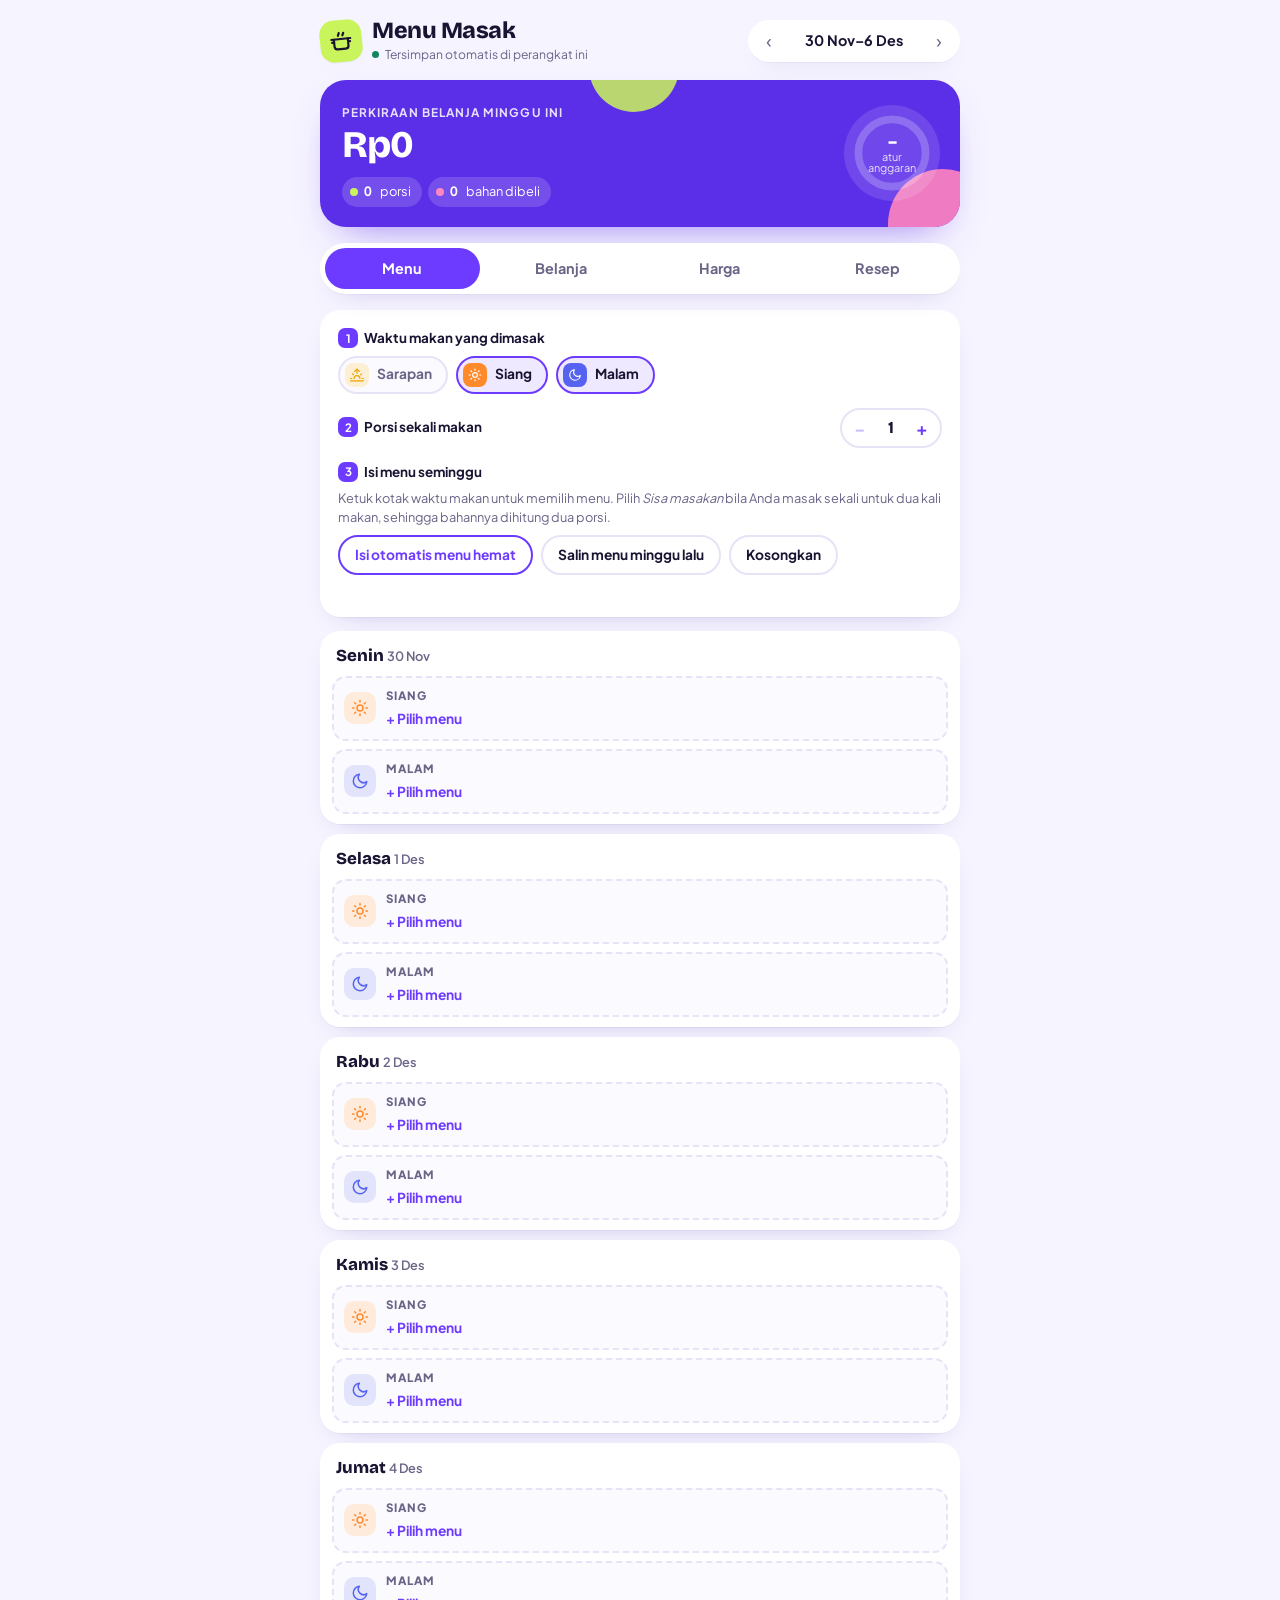
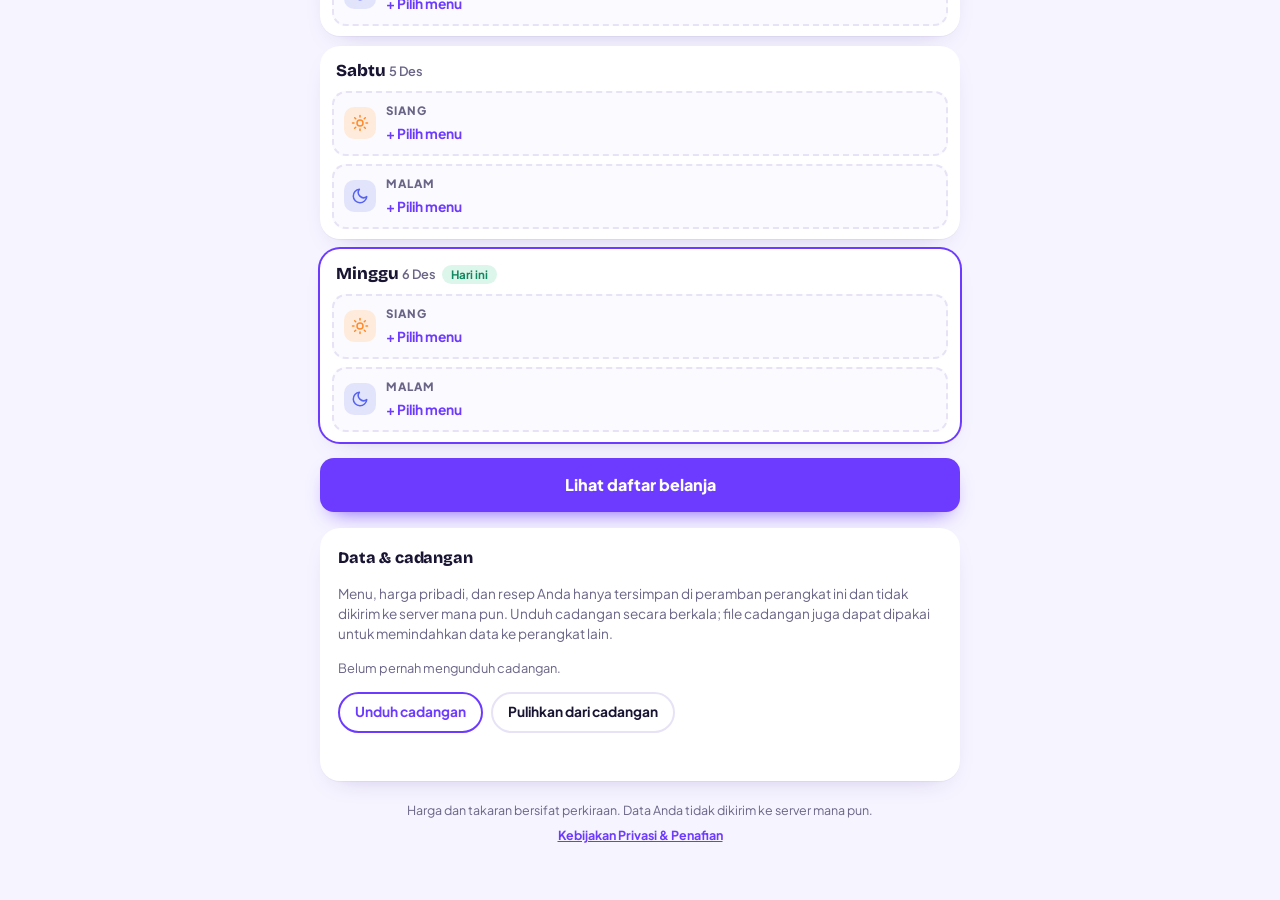
==== commit 4d831ee0: "Sisa kemasan bahan awet terbawa ke minggu berikutnya Kebutuhan dikurangi perkiraan sisa dari minggu " ====
--- a/index.html
+++ b/index.html
@@ -107,6 +107,16 @@
     <small class="fhint shop-tip">Ketuk nama bahan untuk menyalin kata kuncinya, lalu tempel di pencarian Astro atau GoMart. Centang bahan yang sudah masuk keranjang; ketuk harga untuk mencatat harga sebenarnya.</small>
     <div class="shop" id="shopList"></div>
 
+    <details class="guide" id="sisaBox">
+      <summary>Sisa kemasan <span class="pill ok" id="sisaPill"></span></summary>
+      <div class="guide-body">
+        <p class="fhint">Bahan awet seperti bawang, telur, dan kentang yang tersisa dari kemasan minggu lalu otomatis mengurangi daftar belanja. Angkanya perkiraan; koreksi dengan <em>ubah sisa</em> bila kenyataannya berbeda.</p>
+        <p class="flabel" id="coverHead">Cukup dari sisa, tidak perlu dibeli</p>
+        <ul class="items stok-list" id="coverList"></ul>
+        <p class="fhint" id="leftNote"></p>
+      </div>
+    </details>
+
     <details class="guide" id="stokBox">
       <summary>Sudah ada di dapur <span class="pill" id="stokPill"></span></summary>
       <div class="guide-body">
--- a/styles.css
+++ b/styles.css
@@ -195,7 +195,7 @@
 .tag.ok{background:var(--good-soft);color:var(--good)}
 .tag.warn{background:var(--warn-soft);color:var(--warn)}
 .tag.bad{background:var(--danger-soft);color:var(--danger)}
-.items{grid-area:items;display:flex;flex-direction:column;gap:8px;min-width:0;margin-top:2px}
+.items{display:flex;flex-direction:column;gap:8px;min-width:0;margin-top:2px}
 .items:empty{display:none}
 .item{display:grid;grid-template-columns:minmax(0,1fr) auto;gap:6px;align-items:center;padding:8px 10px;background:var(--surface-2);border-radius:12px}
 @media (min-width:520px){.item{grid-template-columns:minmax(0,1fr) minmax(0,140px) auto}}
@@ -455,3 +455,13 @@
   .tabs button{font-size:.84rem}
 }
 .slot,.sitem,.pitem,.rcard,.wchips button{-webkit-tap-highlight-color:transparent}
+.ring-txt b{font-size:1.05rem;letter-spacing:-.02em}
+
+/* Sisa kemasan */
+.carry-tag{color:var(--good);font-weight:700}
+.sisa-edit .qty{flex:1 1 140px;max-width:220px}
+.sisa-edit .qty .unit{padding:0 12px 0 4px;font-size:.84rem;font-weight:700;color:var(--muted)}
+.stok-list .item .price-edit{grid-column:1 / -1}
+#coverHead{margin:4px 0 0}
+#leftNote strong{color:var(--ink)}
+.guide-body ul.items{padding-left:0}
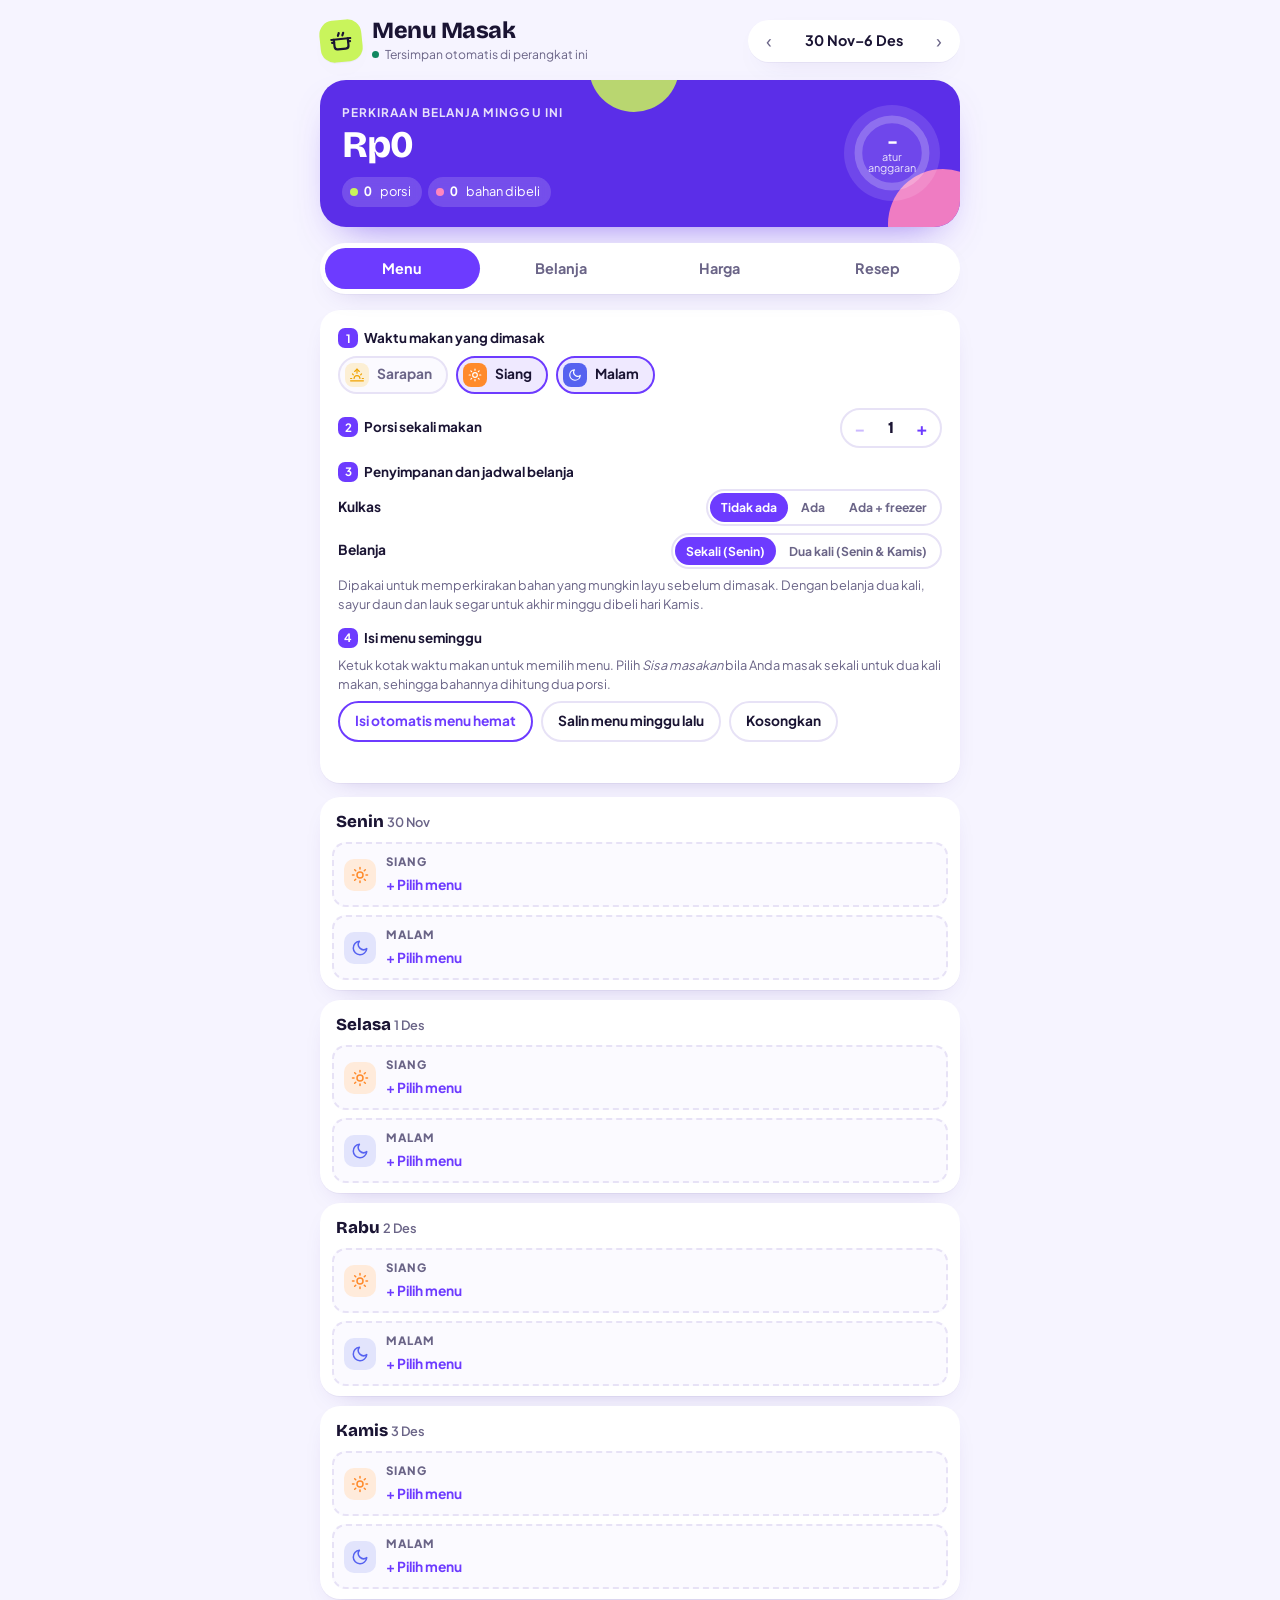
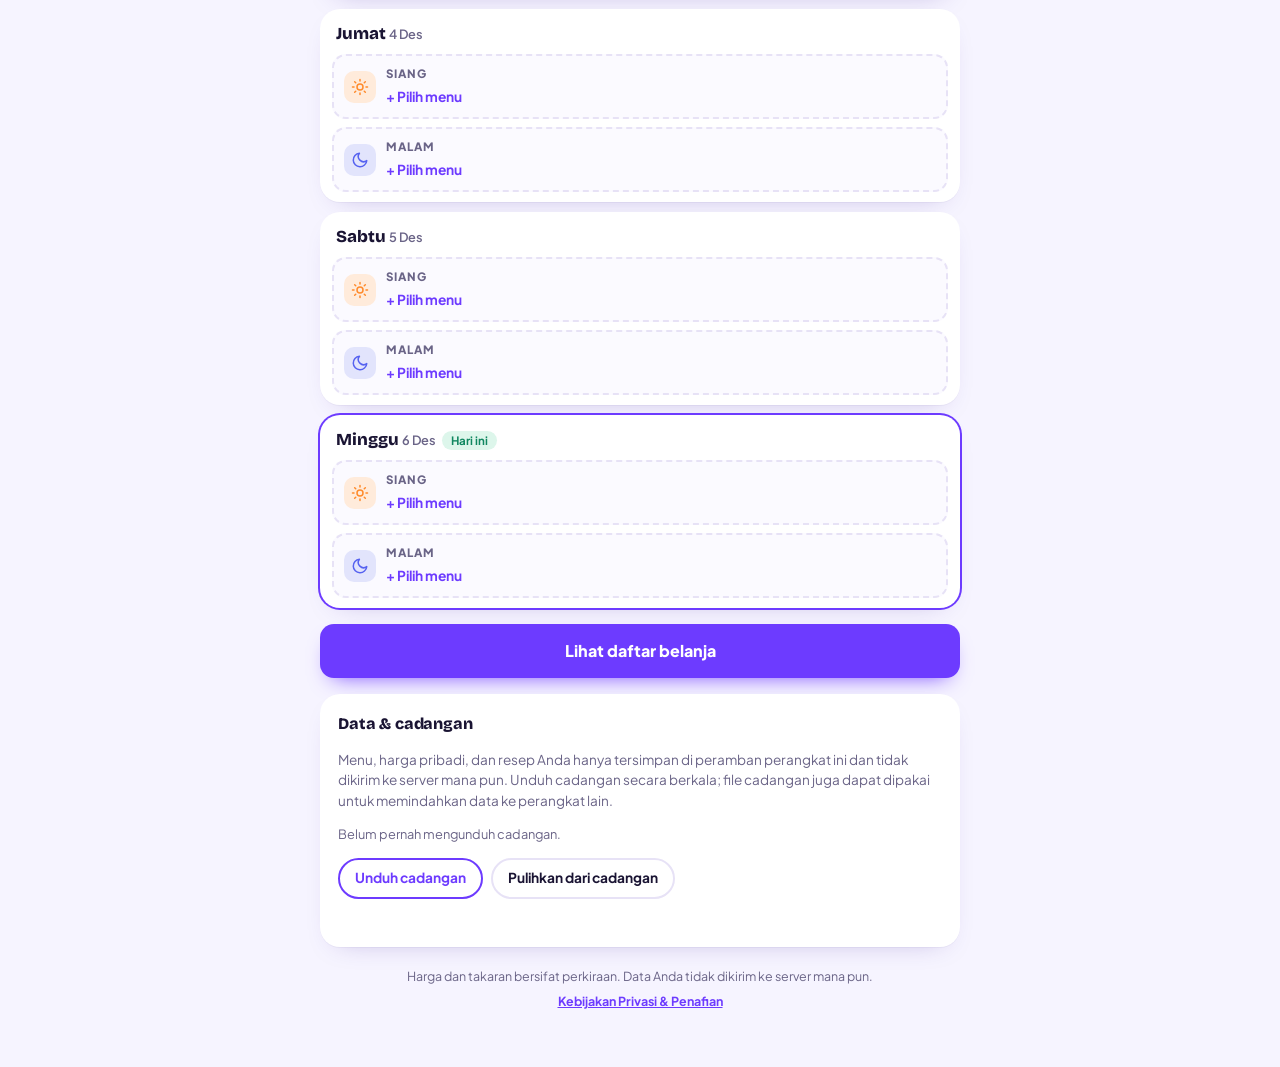
==== commit ae928cbb: "Kesegaran bahan dan pilihan belanja dua kali seminggu Daya tahan perkiraan per bahan (tanpa kulkas, " ====
--- a/index.html
+++ b/index.html
@@ -80,7 +80,17 @@
         </div>
       </div>
       <div class="field">
-        <span class="flabel"><span class="step">3</span>Isi menu seminggu</span>
+        <span class="flabel"><span class="step">3</span>Penyimpanan dan jadwal belanja</span>
+        <div class="set-row"><span id="kulkasLbl">Kulkas</span>
+          <div class="mini-seg" id="kulkasSeg" role="group" aria-labelledby="kulkasLbl"><button type="button" data-v="tidak" aria-pressed="true">Tidak ada</button><button type="button" data-v="kulkas" aria-pressed="false">Ada</button><button type="button" data-v="freezer" aria-pressed="false">Ada + freezer</button></div>
+        </div>
+        <div class="set-row"><span id="tripLbl">Belanja</span>
+          <div class="mini-seg" id="tripSet" role="group" aria-labelledby="tripLbl"><button type="button" data-v="1" aria-pressed="true">Sekali (Senin)</button><button type="button" data-v="2" aria-pressed="false">Dua kali (Senin &amp; Kamis)</button></div>
+        </div>
+        <small class="fhint">Dipakai untuk memperkirakan bahan yang mungkin layu sebelum dimasak. Dengan belanja dua kali, sayur daun dan lauk segar untuk akhir minggu dibeli hari Kamis.</small>
+      </div>
+      <div class="field">
+        <span class="flabel"><span class="step">4</span>Isi menu seminggu</span>
         <small class="fhint">Ketuk kotak waktu makan untuk memilih menu. Pilih <em>Sisa masakan</em> bila Anda masak sekali untuk dua kali makan, sehingga bahannya dihitung dua porsi.</small>
         <div class="row-actions">
           <button type="button" class="ghost accent" id="autoFill">Isi otomatis menu hemat</button>
@@ -105,6 +115,7 @@
       <button type="button" class="ghost" id="shareList" hidden>Bagikan</button>
     </div>
     <small class="fhint shop-tip">Ketuk nama bahan untuk menyalin kata kuncinya, lalu tempel di pencarian Astro atau GoMart. Centang bahan yang sudah masuk keranjang; ketuk harga untuk mencatat harga sebenarnya.</small>
+    <div class="trip-seg" id="tripSeg" role="group" aria-label="Pilih jadwal belanja" hidden></div>
     <div class="shop" id="shopList"></div>
 
     <details class="guide" id="sisaBox">
@@ -143,6 +154,18 @@
       <div><span>Nilai bahan yang dimasak</span><strong id="tUsed">Rp0</strong></div>
     </div>
     <p class="fhint" id="totalNote"></p>
+
+    <section class="card done" id="doneCard" aria-labelledby="doneTitle" hidden>
+      <h2 id="doneTitle">Selesai belanja?</h2>
+      <p class="fhint">Isi total yang benar-benar dibayar, lalu catat ke amplop Dapur &amp; makan. Amplop Gajian akan terbuka dengan nominal dan keterangan sudah terisi; Anda tinggal memeriksa lalu menekan <em>Catat pengeluaran</em>.</p>
+      <div class="field">
+        <label for="paidIn">Total dibayar</label>
+        <div class="money big"><span>Rp</span><input id="paidIn" inputmode="numeric" autocomplete="off" placeholder="0"></div>
+        <small class="fhint" id="paidDiff"></small>
+      </div>
+      <p class="done-status" id="doneStatus" role="status"></p>
+      <button type="button" class="primary big" id="toAmplop">Catat ke Amplop Gajian</button>
+    </section>
     <textarea id="copyFallback" readonly hidden aria-label="Daftar belanja"></textarea>
   </section>
 
@@ -151,10 +174,25 @@
     <details class="guide">
       <summary>Tentang harga awal</summary>
       <div class="guide-body">
-        <p>Harga awal hanyalah titik mulai, dibulatkan dari harga pasar tradisional akhir Oktober 2026 (data SP2KP Kementerian Perdagangan untuk DKI Jakarta dan PIHPS Bank Indonesia), lalu disesuaikan dengan ukuran kemasan yang lazim dibeli. Harga di Astro, GoMart, atau supermarket umumnya lebih tinggi.</p>
+        <p>Harga awal hanyalah titik mulai, dibulatkan dari harga pasar tradisional akhir Oktober 2026 (data SP2KP Kementerian Perdagangan untuk DKI Jakarta dan PIHPS Bank Indonesia), lalu disesuaikan dengan ukuran kemasan yang lazim dibeli. Harga di Astro, GoMart, atau supermarket umumnya lebih tinggi, sehingga untuk belanja lewat aplikasi harga awal ditambah persentase yang dapat Anda atur di atas.</p>
         <p>Setelah belanja, perbarui harga sesuai struk atau aplikasi tempat Anda membeli. Harga pribadi inilah yang dipakai untuk semua perkiraan berikutnya, dan perubahan naik atau turunnya ditampilkan.</p>
       </div>
     </details>
+    <section class="card toko" aria-labelledby="tokoTitle">
+      <div class="lbl-row">
+        <h2 id="tokoTitle">Biasanya belanja di</h2>
+        <div class="mini-seg" id="tokoSeg" role="group" aria-labelledby="tokoTitle">
+          <button type="button" data-v="online" aria-pressed="true">Aplikasi</button><button type="button" data-v="pasar" aria-pressed="false">Pasar / warung</button>
+        </div>
+      </div>
+      <div class="wk-row" id="markupRow">
+        <span id="markupLbl" class="flabel">Tambahan untuk harga awal</span>
+        <div class="stepper" role="group" aria-labelledby="markupLbl">
+          <button type="button" id="markupMinus" aria-label="Kurangi 5 persen">−</button><b id="markupVal" aria-live="polite">20%</b><button type="button" id="markupPlus" aria-label="Tambah 5 persen">+</button>
+        </div>
+      </div>
+      <small class="fhint" id="tokoNote"></small>
+    </section>
     <div class="field">
       <label for="priceSearch" class="sr">Cari bahan</label>
       <input class="plain" id="priceSearch" type="search" autocomplete="off" placeholder="Cari bahan, misalnya: telur">
--- a/styles.css
+++ b/styles.css
@@ -465,3 +465,22 @@
 #coverHead{margin:4px 0 0}
 #leftNote strong{color:var(--ink)}
 .guide-body ul.items{padding-left:0}
+.done-status{margin:0;font-size:.86rem;font-weight:600;color:var(--muted);padding:10px 12px;border-radius:var(--r-sm);background:var(--surface-2)}
+.done-status.ok{background:var(--good-soft);color:var(--good)}
+.done-status b{font-variant-numeric:tabular-nums}
+.toko{gap:10px}
+.toko h2{font-size:1rem}
+#markupVal{min-width:44px;font-size:.98rem}
+
+/* Kesegaran & jadwal belanja */
+.set-row{display:flex;flex-wrap:wrap;align-items:center;justify-content:space-between;gap:6px 10px;font-size:.86rem;font-weight:700}
+.set-row .mini-seg{flex-wrap:wrap}
+.days-tag{color:var(--accent);font-weight:600}
+.slot-warn{display:block;line-height:1.35}
+.trip-seg{display:grid;grid-template-columns:1fr 1fr;gap:8px}
+.trip-seg button{display:flex;flex-direction:column;align-items:flex-start;gap:2px;border:2px solid var(--line);background:var(--surface);border-radius:var(--r-sm);padding:10px 14px;box-shadow:var(--shadow);text-align:left;transition:border-color .2s, background .2s, transform .12s}
+.trip-seg button b{font-size:.9rem}
+.trip-seg button small{font-family:var(--f-display);font-weight:800;font-size:1rem;color:var(--muted);font-variant-numeric:tabular-nums}
+.trip-seg button[aria-pressed="true"]{border-color:var(--accent);background:var(--accent-soft)}
+.trip-seg button[aria-pressed="true"] small{color:var(--accent)}
+.trip-seg button:active{transform:scale(.98)}
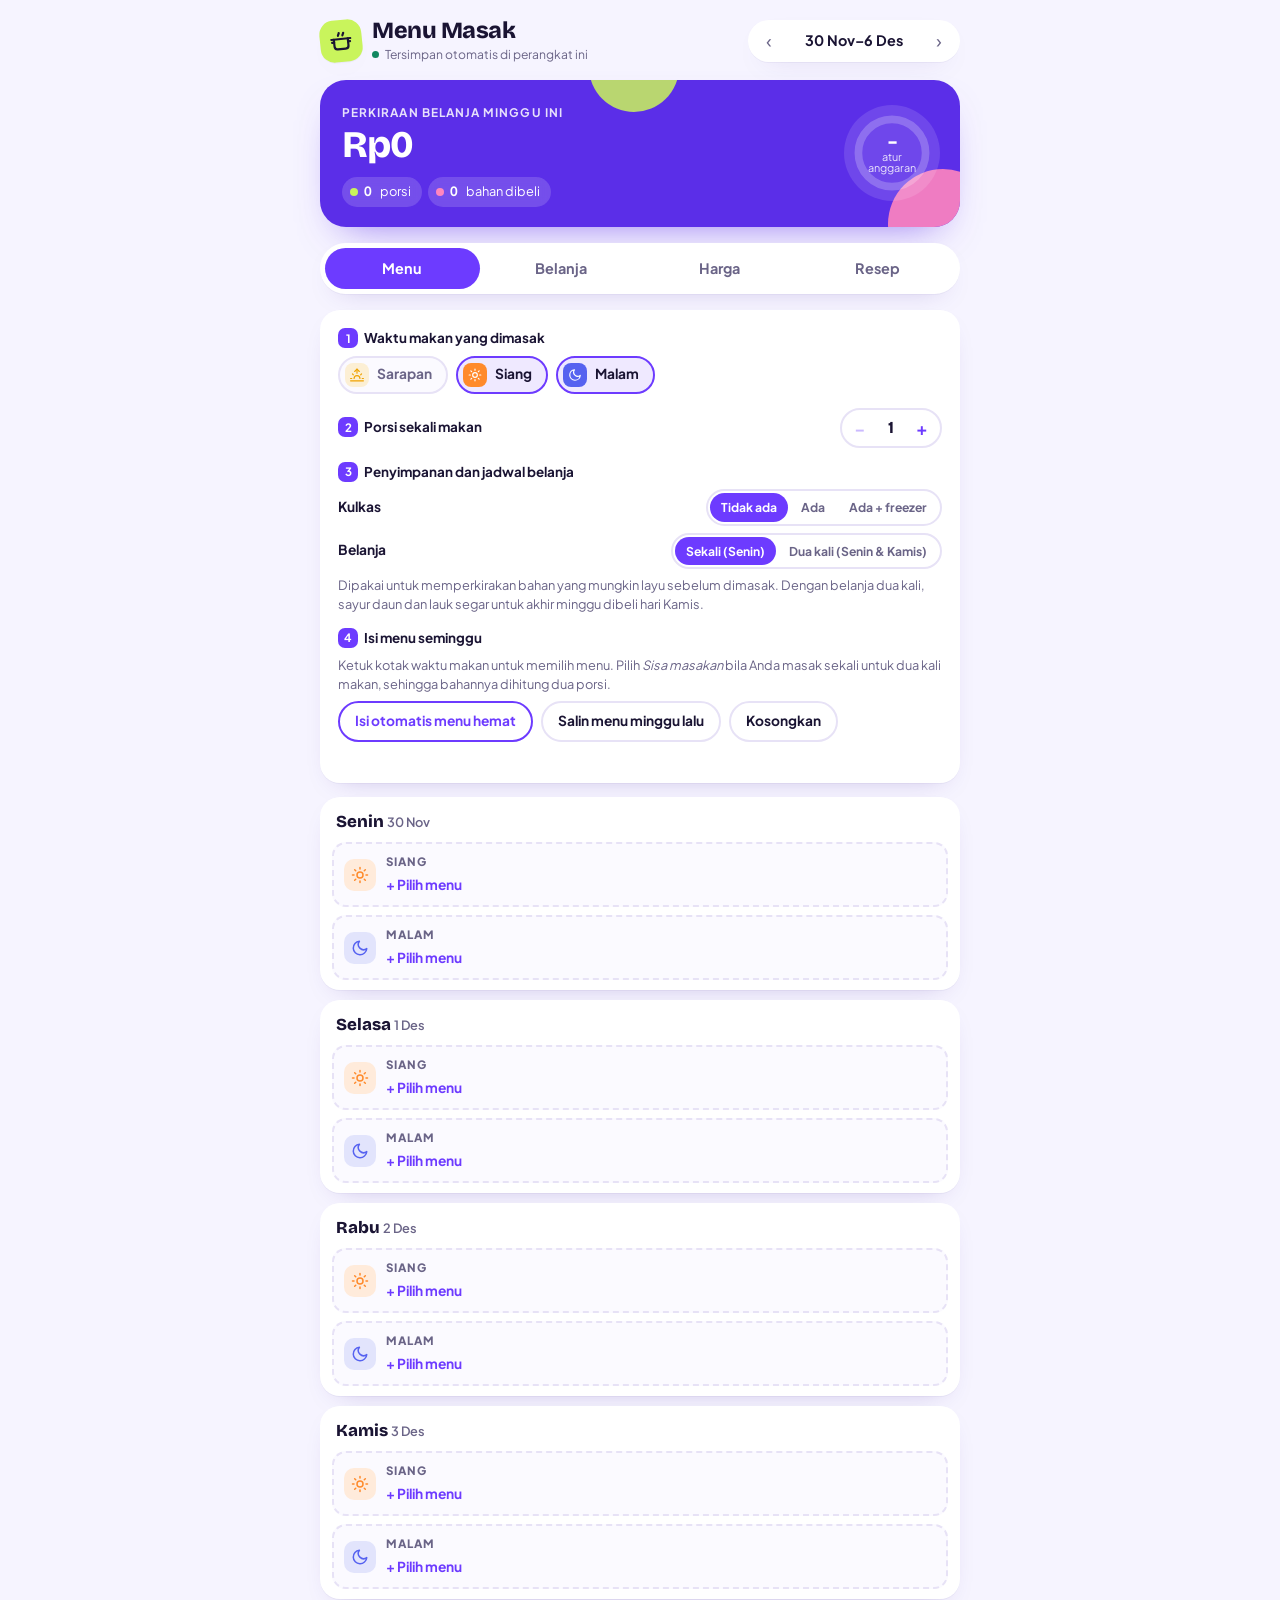
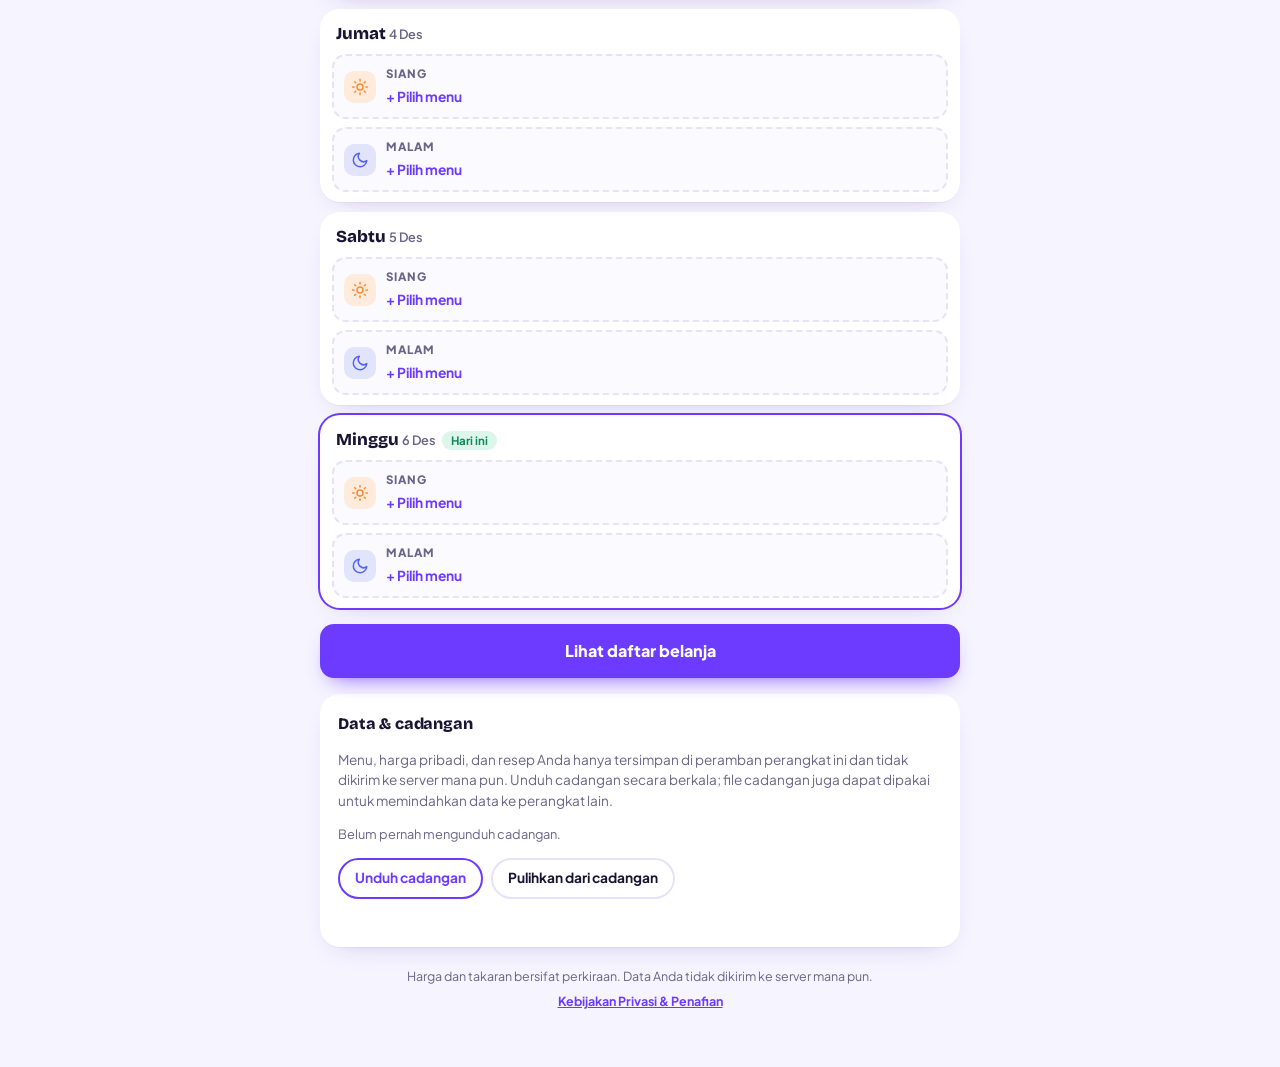
==== commit 69a17e09: "Cara memasak untuk setiap resep Langkah memasak untuk 29 resep bawaan, tampilan cara masak per hari " ====
--- a/index.html
+++ b/index.html
@@ -296,12 +296,28 @@
     <ul class="items" id="edBahan"></ul>
     <button type="button" class="link" id="edAddBahan">+ Tambah bahan</button>
   </div>
+  <div class="field"><label for="edSteps">Cara memasak <span class="opt">(satu langkah per baris)</span></label><textarea class="plain steps-in" id="edSteps" rows="4" placeholder="Tumis bawang hingga harum.&#10;Masukkan sayur dan sedikit air.&#10;Bumbui, lalu angkat."></textarea></div>
   <div class="field"><label for="edNote">Catatan <span class="opt">(opsional)</span></label><input class="plain" id="edNote" autocomplete="off"></div>
   <p class="fhint" id="edCost"></p>
   <button type="button" class="primary" id="edSave">Simpan resep</button>
   <p class="form-msg" id="edMsg" role="status"></p>
 </dialog>
 
+<!-- Cara masak -->
+<dialog class="sheet" id="detail" aria-labelledby="dtTitle">
+  <div class="sheet-head">
+    <div><h2 id="dtTitle">Cara masak</h2><small id="dtSub" class="fhint"></small></div>
+    <button type="button" class="ghost" id="dtClose">Tutup</button>
+  </div>
+  <div class="wk-row" id="dtPorsiRow">
+    <span id="dtPorsiLbl" class="flabel">Porsi</span>
+    <div class="stepper" role="group" aria-labelledby="dtPorsiLbl">
+      <button type="button" id="dtMinus" aria-label="Kurangi porsi">−</button><b id="dtPorsi" aria-live="polite">1</b><button type="button" id="dtPlus" aria-label="Tambah porsi">+</button>
+    </div>
+  </div>
+  <div class="cook-list" id="dtBody"></div>
+</dialog>
+
 <div class="toast" id="toast" role="status" aria-live="polite"></div>
 
 <script src="data.js"></script>
--- a/styles.css
+++ b/styles.css
@@ -484,3 +484,20 @@
 .trip-seg button[aria-pressed="true"]{border-color:var(--accent);background:var(--accent-soft)}
 .trip-seg button[aria-pressed="true"] small{color:var(--accent)}
 .trip-seg button:active{transform:scale(.98)}
+
+/* Cara masak */
+.day-cook{align-self:flex-start;font-size:.82rem;margin:2px 4px 0}
+.cook-list{display:flex;flex-direction:column;gap:12px}
+.cook{background:var(--surface);border-radius:var(--r);box-shadow:var(--shadow);padding:14px 16px;display:flex;flex-direction:column;gap:8px}
+.cook-head{display:flex;gap:10px;align-items:center}
+.cook-head h3{margin:0;font-family:var(--f-display);font-size:1.02rem;font-weight:800}
+.cook-head small{color:var(--muted);font-size:.78rem}
+.cook h4{margin:4px 0 0;font-size:.72rem;text-transform:uppercase;letter-spacing:.08em;color:var(--muted)}
+.cook-bahan{list-style:none;margin:0;padding:0;display:grid;grid-template-columns:1fr 1fr;gap:4px 14px;font-size:.86rem}
+.cook-bahan li{display:flex;justify-content:space-between;gap:8px;border-bottom:1px dashed var(--line);padding:3px 0;min-width:0}
+.cook-bahan li span{min-width:0;overflow-wrap:anywhere}
+.cook-bahan b{font-variant-numeric:tabular-nums;white-space:nowrap}
+.cook-steps{margin:0;padding-left:20px;display:flex;flex-direction:column;gap:6px;font-size:.88rem;line-height:1.5}
+.cook-steps li::marker{font-weight:800;color:var(--accent)}
+textarea.plain{resize:vertical;line-height:1.45;font-size:.9rem}
+@media (max-width:400px){.cook-bahan{grid-template-columns:1fr}}
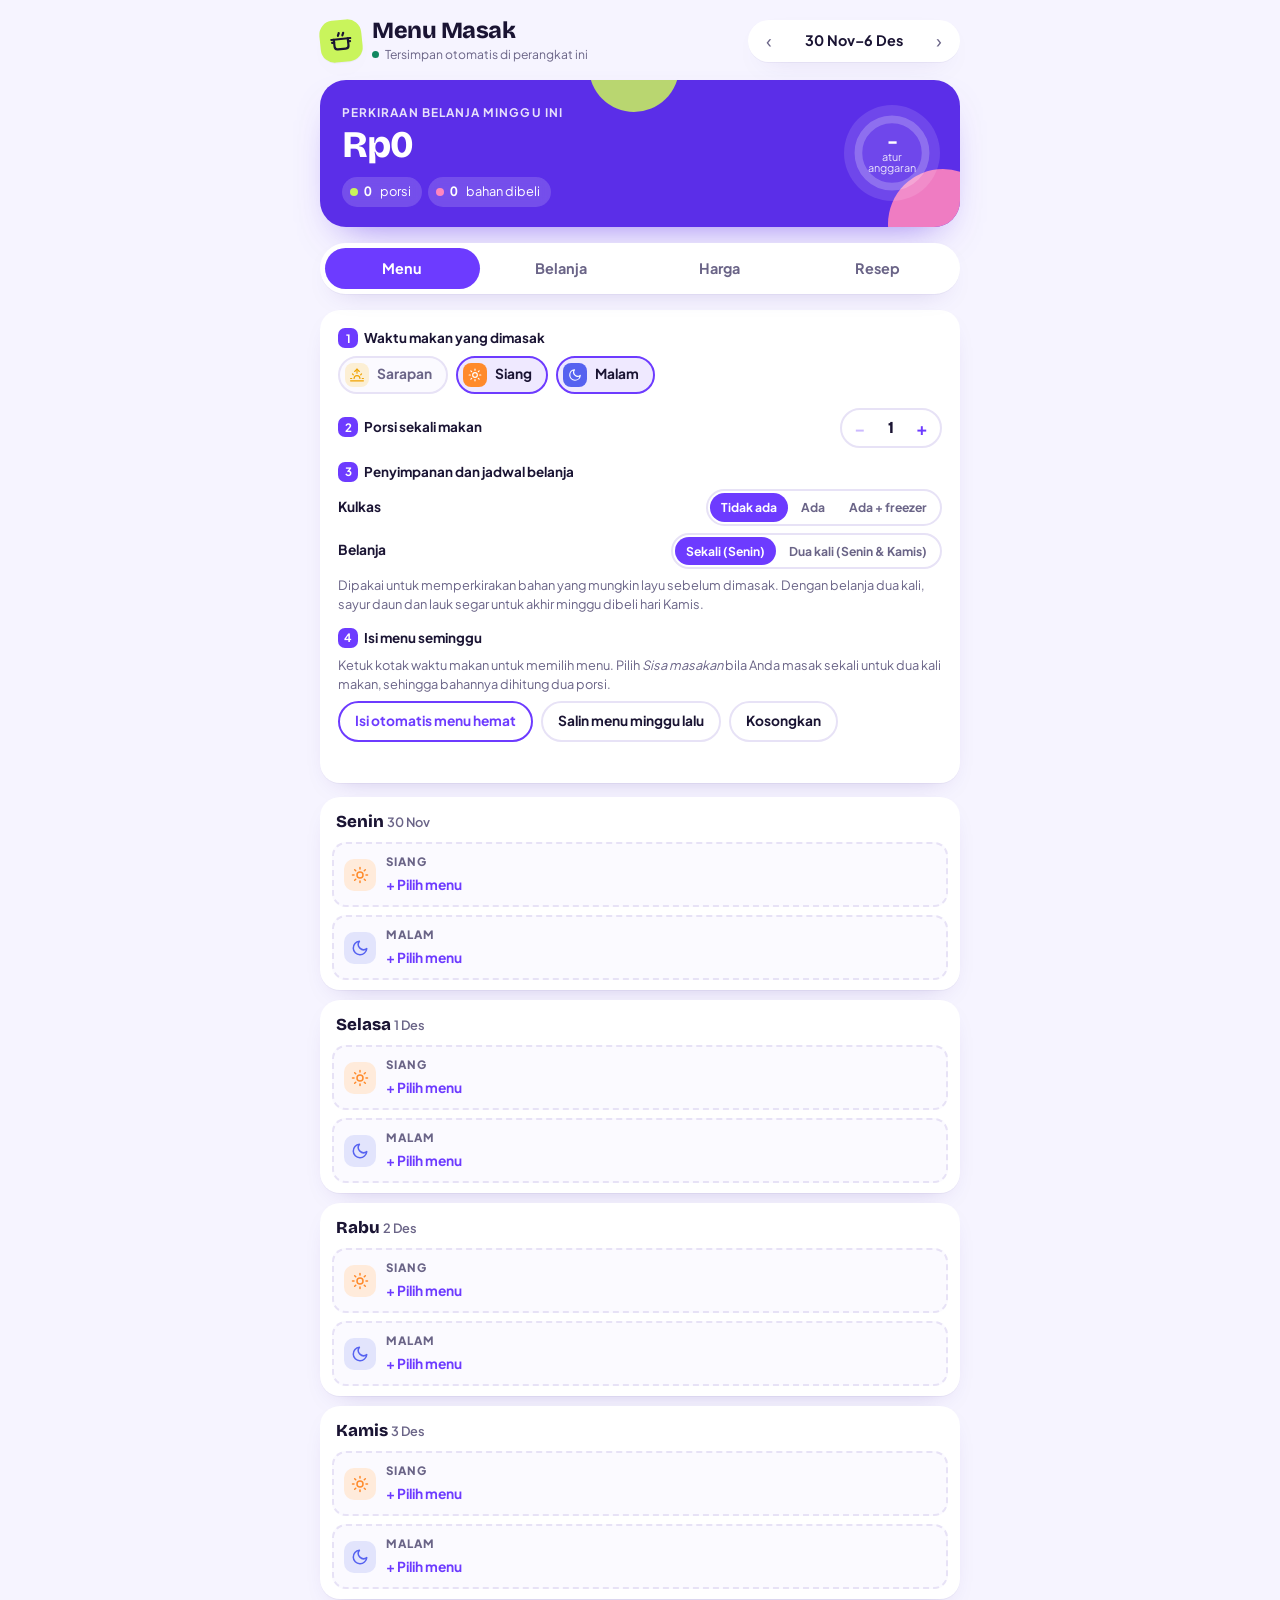
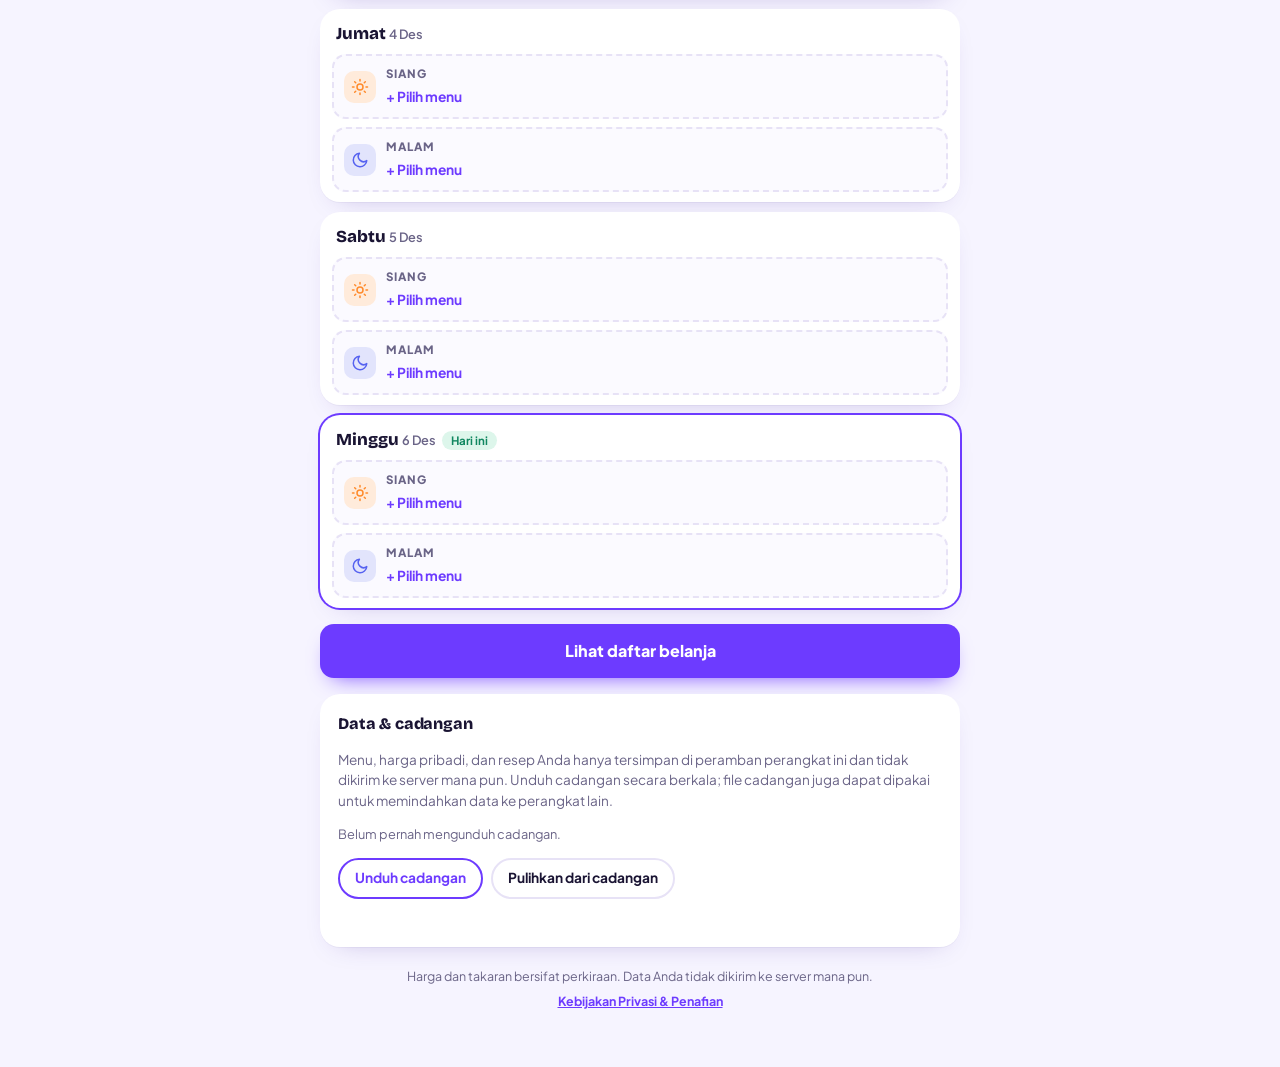
==== commit 83427c13: "Status catatan tersinkron dan tombol atur ulang anggaran Status sudah dicatat kini dibaca dari catat" ====
--- a/index.html
+++ b/index.html
@@ -157,9 +157,9 @@
 
     <section class="card done" id="doneCard" aria-labelledby="doneTitle" hidden>
       <h2 id="doneTitle">Selesai belanja?</h2>
-      <p class="fhint">Isi total yang benar-benar dibayar, lalu catat ke amplop Dapur &amp; makan. Amplop Gajian akan terbuka dengan nominal dan keterangan sudah terisi; Anda tinggal memeriksa lalu menekan <em>Catat pengeluaran</em>.</p>
+      <p class="fhint">Isi total yang benar-benar dibayar, lalu catat ke amplop Dapur &amp; makan. Amplop Gajian akan terbuka dengan nominal dan keterangan sudah terisi; Anda tinggal memeriksa lalu menekan <em>Catat pengeluaran</em>. Bila salah catat, ubah atau hapus catatannya di Amplop Gajian; status di sini ikut menyesuaikan.</p>
       <div class="field">
-        <label for="paidIn">Total dibayar</label>
+        <div class="lbl-row"><label for="paidIn">Total dibayar</label><button type="button" class="link" id="paidReset" hidden>Kembalikan ke perkiraan</button></div>
         <div class="money big"><span>Rp</span><input id="paidIn" inputmode="numeric" autocomplete="off" placeholder="0"></div>
         <small class="fhint" id="paidDiff"></small>
       </div>
@@ -227,7 +227,15 @@
       </div>
       <button type="button" class="ghost accent" id="newResep">+ Resep sendiri</button>
     </div>
-    <small class="fhint">Biaya per porsi dihitung dari harga pribadi Anda di tab Harga, belum termasuk nasi.</small>
+    <small class="fhint">Biaya dan gizi per porsi, belum termasuk nasi. Biaya dihitung dari harga pribadi Anda di tab Harga.</small>
+    <details class="guide">
+      <summary>Tentang perkiraan gizi</summary>
+      <div class="guide-body">
+        <p>Energi, protein, lemak, dan karbohidrat dihitung dari takaran bahan tiap resep, terutama berdasarkan Tabel Komposisi Pangan Indonesia (TKPI) Kementerian Kesehatan, dilengkapi data USDA FoodData Central dan label kemasan umum. Bagian yang tidak dimakan, seperti tulang dan kulit, sudah diperhitungkan. Untuk masakan yang digoreng, hanya sebagian minyak yang dihitung karena sisanya tertinggal di wajan.</p>
+        <p>Total per hari di tab Menu adalah perkiraan untuk satu orang, termasuk nasi (±<span id="nasiInfo">100 g beras</span> per porsi) dan sisa masakan yang dimakan.</p>
+        <p class="fhint">Angka ini perkiraan umum untuk perencanaan, bukan pengganti saran ahli gizi atau tenaga kesehatan. Kandungan sebenarnya bergantung pada merek, ukuran, dan cara memasak.</p>
+      </div>
+    </details>
     <ul class="recipe-list" id="recipeList"></ul>
   </section>
 
--- a/styles.css
+++ b/styles.css
@@ -88,7 +88,7 @@
 .hero .lbl{font-size:.74rem;text-transform:uppercase;letter-spacing:.09em;font-weight:700;opacity:.85}
 #sTotal{display:block;font-family:var(--f-display);font-weight:800;font-size:clamp(1.75rem, 7vw, 2.35rem);letter-spacing:-.02em;line-height:1.1;margin:2px 0 12px;font-variant-numeric:tabular-nums;overflow-wrap:anywhere}
 .hero-chips{display:flex;flex-wrap:wrap;gap:6px}
-.hchip{display:inline-flex;align-items:center;gap:6px;background:rgba(255,255,255,.16);border-radius:999px;padding:5px 11px 5px 8px;font-size:.8rem;backdrop-filter:blur(4px)}
+.hchip{display:inline-flex;align-items:center;gap:6px;background:rgba(255,255,255,.16);border-radius:999px;padding:5px 11px 5px 8px;font-size:.8rem;-webkit-backdrop-filter:blur(4px);backdrop-filter:blur(4px)}
 .hchip i{width:8px;height:8px;border-radius:50%;background:var(--lime)}
 .hchip.out i{background:var(--pink)}
 .hchip b{font-variant-numeric:tabular-nums;font-weight:700}
@@ -422,7 +422,7 @@
 /* Lembar bawah (pemilih menu & penyunting resep) */
 dialog.sheet{border:0;padding:16px 16px calc(16px + env(safe-area-inset-bottom,0px));margin:auto auto 0;width:100%;max-width:640px;max-height:88vh;max-height:88dvh;border-radius:26px 26px 0 0;background:var(--bg);color:var(--ink);box-shadow:0 -20px 50px -20px rgba(20,10,60,.5);overflow:auto;overscroll-behavior:contain}
 dialog.sheet[open]{display:flex;flex-direction:column;gap:12px;animation:sheetUp .42s cubic-bezier(.2,.9,.25,1) both}
-dialog.sheet::backdrop{background:rgba(20,12,50,.45);backdrop-filter:blur(3px);animation:fadeIn .3s ease both}
+dialog.sheet::backdrop{background:rgba(20,12,50,.45);-webkit-backdrop-filter:blur(3px);backdrop-filter:blur(3px);animation:fadeIn .3s ease both}
 @media (min-width:700px){dialog.sheet{margin:auto;border-radius:26px;max-height:82vh}}
 @keyframes sheetUp{from{transform:translateY(40px);opacity:0}to{transform:none;opacity:1}}
 @keyframes fadeIn{from{opacity:0}to{opacity:1}}
@@ -501,3 +501,15 @@
 .cook-steps li::marker{font-weight:800;color:var(--accent)}
 textarea.plain{resize:vertical;line-height:1.45;font-size:.9rem}
 @media (max-width:400px){.cook-bahan{grid-template-columns:1fr}}
+
+/* Gizi */
+.gizi{display:grid;grid-template-columns:repeat(4,minmax(0,1fr));gap:6px}
+.gizi span{display:flex;flex-direction:column;align-items:flex-start;gap:0;padding:6px 8px;border-radius:10px;background:var(--surface-2);min-width:0}
+.gizi b{font-family:var(--f-display);font-size:.9rem;font-weight:800;font-variant-numeric:tabular-nums;white-space:nowrap}
+.gizi small{font-size:.66rem;color:var(--muted);font-weight:600}
+.gizi span:first-child{background:var(--accent-soft)}
+.gizi span:first-child b{color:var(--accent)}
+.gizi-miss{font-size:.74rem;color:var(--warn)}
+.day-gizi{font-size:.76rem;color:var(--muted);font-weight:600;padding:0 4px;margin-top:-4px;font-variant-numeric:tabular-nums}
+.done-status .link{font-size:.84rem;margin-left:2px}
+#clearManual{align-self:flex-start;font-size:.82rem;margin-top:-6px}
